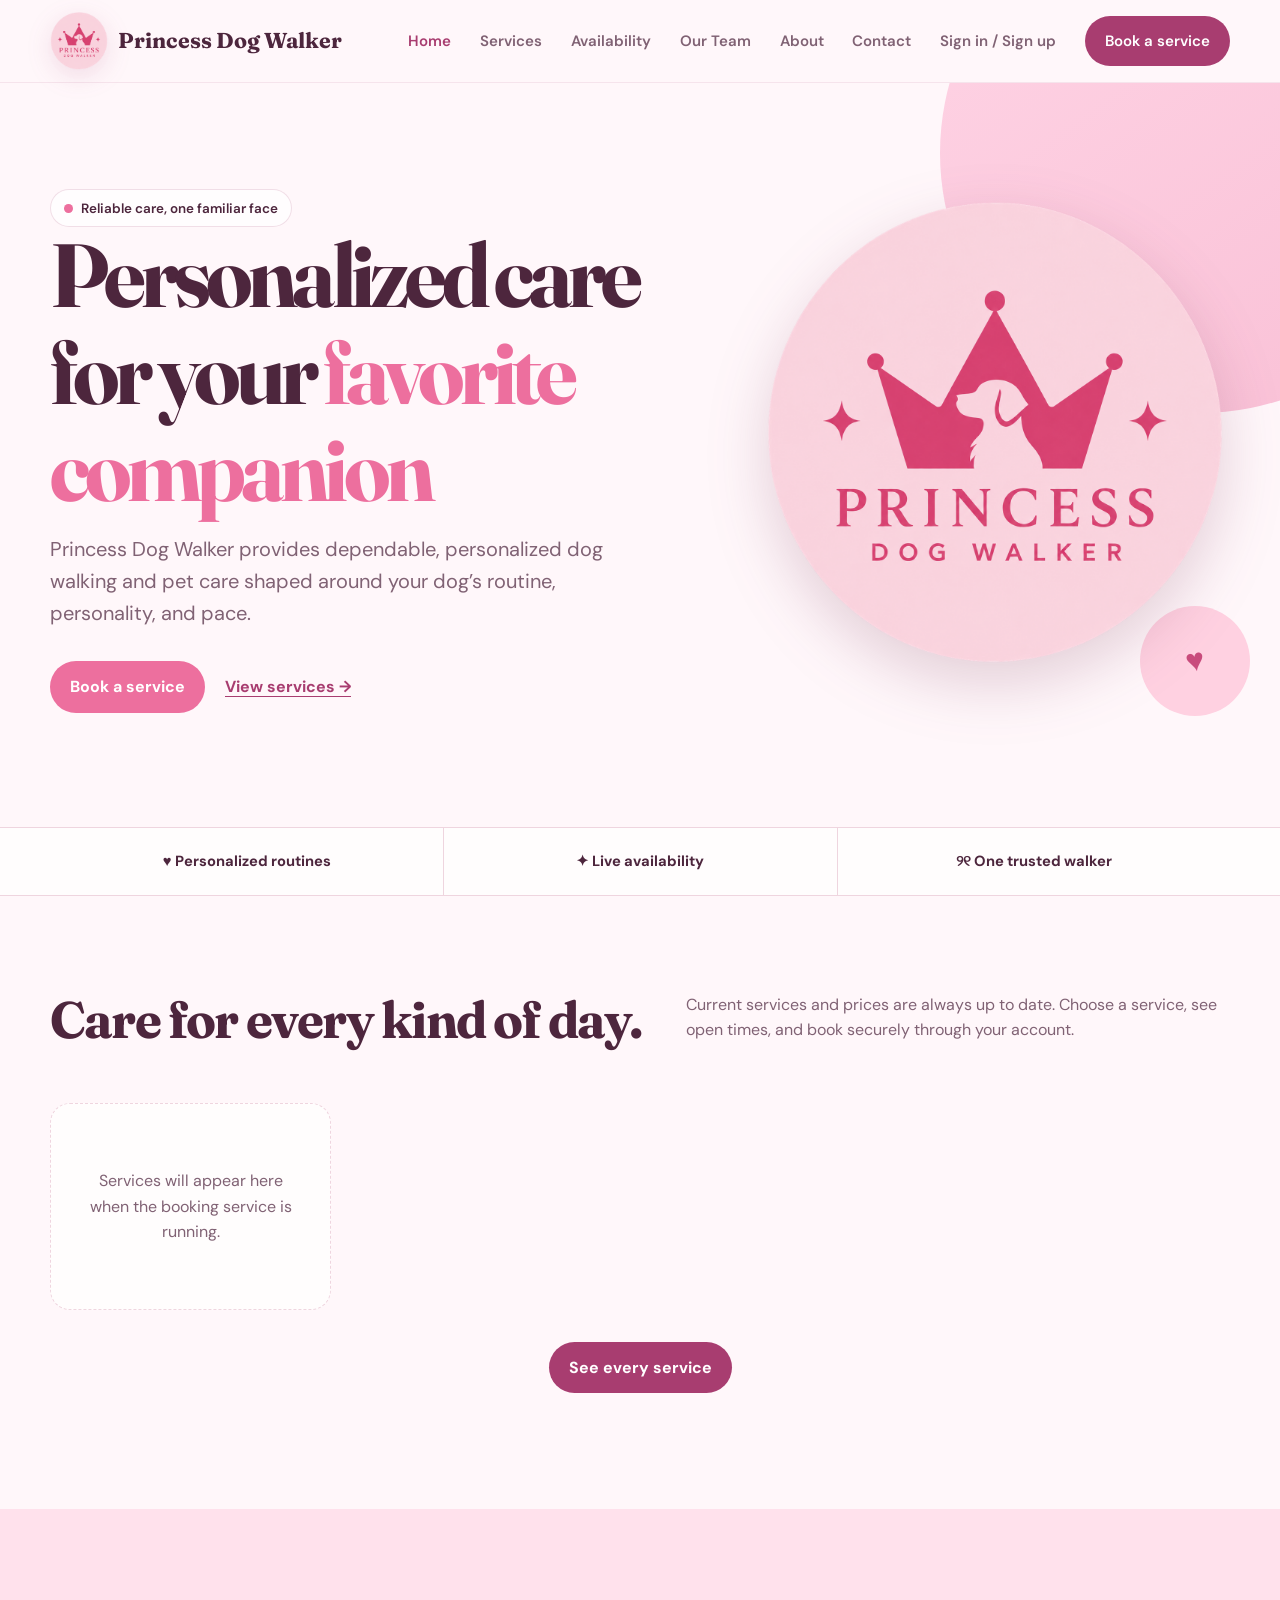
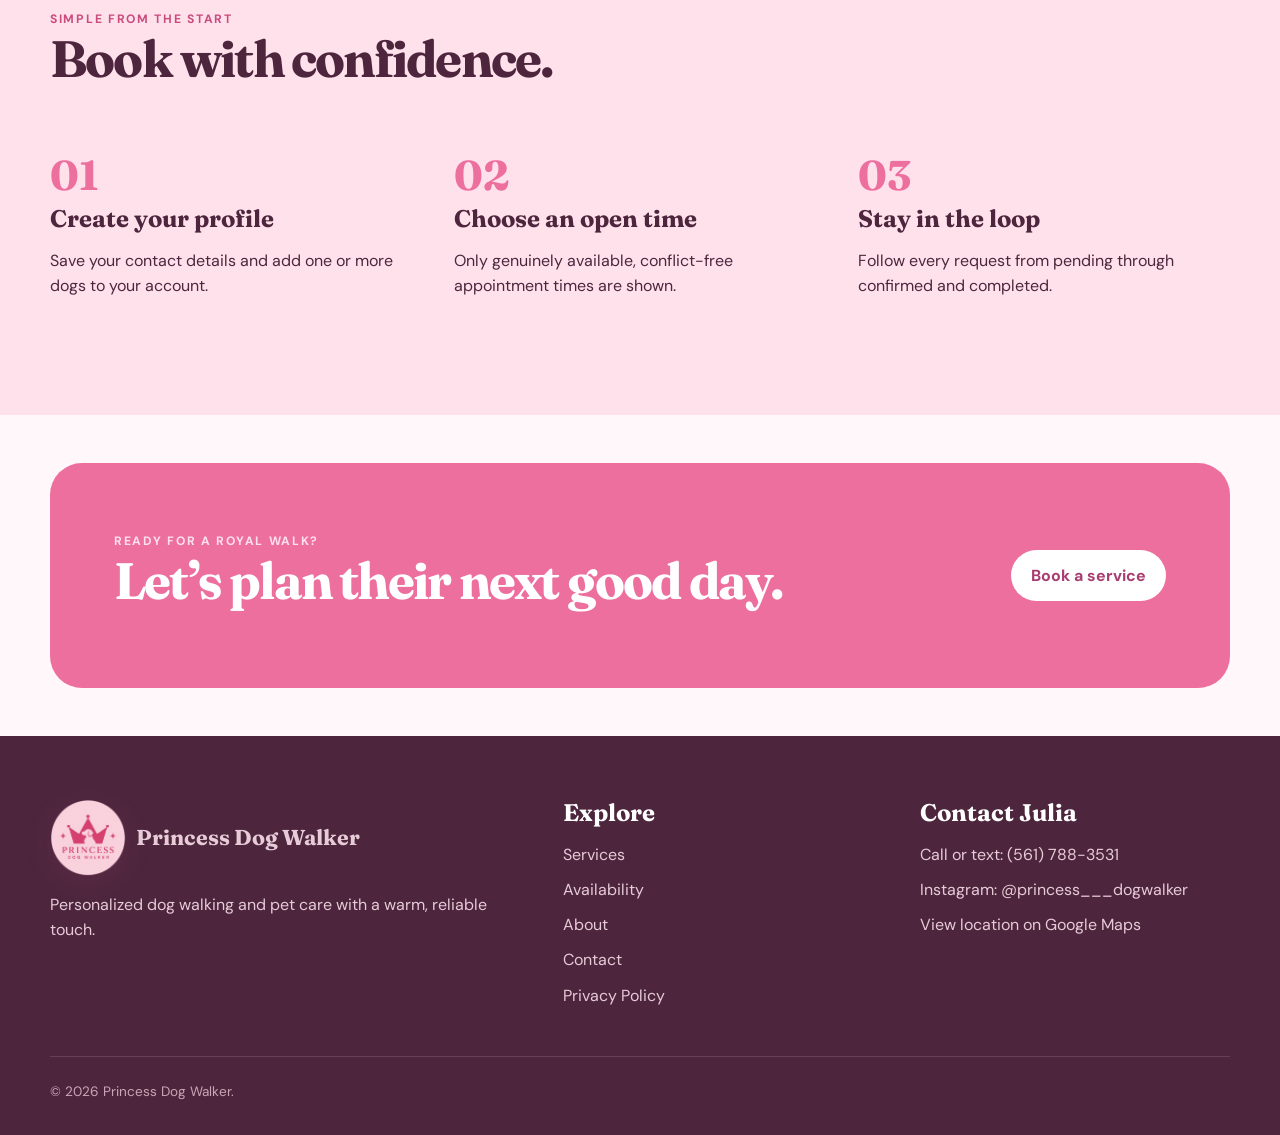
==== frontend/index.html @ d7ca94e0 "Temporarily remove public gallery" ====
<!doctype html><html lang="en"><head>
  <meta charset="utf-8"><meta name="viewport" content="width=device-width,initial-scale=1">
  <meta name="description" content="Reliable, personalized dog walking and pet care from Princess Dog Walker.">
  <meta property="og:title" content="Princess Dog Walker"><meta property="og:description" content="Personalized care for your favorite companion"><meta property="og:type" content="website"><meta property="og:url" content="https://princess-dog-walker.onrender.com/"><meta property="og:site_name" content="Princess Dog Walker"><meta property="og:image" content="https://princess-dog-walker.onrender.com/assets/og-home-overview-20260913.png"><meta property="og:image:width" content="1200"><meta property="og:image:height" content="630"><meta property="og:image:alt" content="Princess Dog Walker homepage overview"><meta name="twitter:card" content="summary_large_image"><meta name="twitter:title" content="Princess Dog Walker"><meta name="twitter:description" content="Personalized care for your favorite companion"><meta name="twitter:image" content="https://princess-dog-walker.onrender.com/assets/og-home-overview-20260913.png"><meta name="twitter:image:alt" content="Princess Dog Walker homepage overview">
  <title>Princess Dog Walker | Personalized dog care</title><link rel="stylesheet" href="css/styles.css?v=20260912-site-logo">
</head><body><a class="skip-link" href="#main">Skip to content</a>
  <header class="site-header"><div class="container nav"><a class="brand" href="index.html" aria-label="Princess Dog Walker home"><img class="brand-logo" src="assets/princess-dog-walker-logo-transparent.png?v=20260912-logo" alt=""><span>Princess Dog Walker</span></a><button class="nav-toggle" type="button" aria-expanded="false" aria-controls="nav-links" aria-label="Open navigation">Menu</button><nav class="nav-links" id="nav-links" aria-label="Main navigation"></nav></div></header>
  <main id="main">
    <section class="hero"><div class="container hero-grid"><div><span class="kicker">Reliable care, one familiar face</span><h1>Personalized care for your <em>favorite companion</em></h1><p class="lede">Princess Dog Walker provides dependable, personalized dog walking and pet care shaped around your dog’s routine, personality, and pace.</p><div class="hero-actions"><a class="button button-clay" href="book.html">Book a service</a><a class="text-link" href="services.html">View services →</a></div></div><div class="hero-visual"><div class="hero-photo logo-display"><img src="assets/princess-dog-walker-logo-transparent.png?v=20260912-logo" alt="Princess Dog Walker — crown and dog logo"></div><div class="sunburst"></div></div></div></section>
    <div class="trust-strip"><div class="container trust-items"><div class="trust-item">♥ Personalized routines</div><div class="trust-item">✦ Live availability</div><div class="trust-item">୨୧ One trusted walker</div></div></div>
    <section class="section"><div class="container"><div class="section-heading"><div><h2>Care for every kind of day.</h2></div><p>Current services and prices are always up to date. Choose a service, see open times, and book securely through your account.</p></div><div class="cards" id="home-services"><div class="empty-state">Loading current services…</div></div><p style="text-align:center;margin-top:2rem"><a class="button" href="services.html">See every service</a></p></div></section>
    <section class="section" style="background:var(--sage)"><div class="container"><div class="section-heading"><div><span class="eyebrow">Simple from the start</span><h2>Book with confidence.</h2></div></div><div class="steps"><div class="step"><h3>Create your profile</h3><p>Save your contact details and add one or more dogs to your account.</p></div><div class="step"><h3>Choose an open time</h3><p>Only genuinely available, conflict-free appointment times are shown.</p></div><div class="step"><h3>Stay in the loop</h3><p>Follow every request from pending through confirmed and completed.</p></div></div></div></section>
    <section class="section-sm"><div class="container cta-band"><div><span class="eyebrow" style="color:#ffe0ed">Ready for a royal walk?</span><h2>Let’s plan their next good day.</h2></div><a class="button button-light" href="book.html">Book a service</a></div></section>
  </main>
  <footer class="site-footer"><div class="container"><div class="footer-grid"><div><a class="brand" href="index.html"><img class="brand-logo" src="assets/princess-dog-walker-logo-transparent.png" alt=""><span>Princess Dog Walker</span></a><p style="margin-top:1rem">Personalized dog walking and pet care with a warm, reliable touch.</p></div><div><h3>Explore</h3><div class="footer-links"><a href="services.html">Services</a><a href="availability.html">Availability</a><a href="about.html">About</a><a href="contact.html">Contact</a><a href="privacy.html">Privacy Policy</a></div></div><div><h3>Contact Julia</h3><div class="footer-links"><a href="tel:+15617883531">Call or text: (561) 788-3531</a><a href="https://www.instagram.com/princess___dogwalker/" target="_blank" rel="noopener noreferrer">Instagram: @princess___dogwalker</a><a href="https://www.google.com/maps/place/Amalta+Broken+Sound/@26.3949125,-80.1102296,17z/data=!4m6!3m5!1s0x88d91f53d5713b63:0xcc171409b7767fd7!8m2!3d26.3949125!4d-80.1102296!16s%2Fg%2F11tp2r755y" target="_blank" rel="noopener noreferrer">View location on Google Maps</a></div></div></div><div class="footer-bottom">© <span data-year></span> Princess Dog Walker.</div></div></footer>
  <script src="js/api.js"></script><script src="js/main.js?v=20260921-no-gallery"></script><script src="js/home.js"></script>
</body></html>
---- frontend/css/styles.css ----
@import url('https://fonts.googleapis.com/css2?family=DM+Sans:wght@400;500;600;700&family=Fraunces:opsz,wght@9..144,600;9..144,700&display=swap');

:root {
  --ink: #4d263d;
  --muted: #806274;
  --cream: #fff7fa;
  --paper: #fffdfd;
  --sage: #ffe1ec;
  --forest: #a83d70;
  --forest-dark: #812951;
  --clay: #ed6f9e;
  --clay-dark: #c94c7d;
  --gold: #f3b8cf;
  --line: #efd5df;
  --white: #fff;
  --shadow: 0 18px 50px rgba(115, 45, 79, .14);
  --radius: 24px;
  --max: 1180px;
}

* { box-sizing: border-box; }
html { scroll-behavior: smooth; }
body {
  margin: 0;
  color: var(--ink);
  background: var(--cream);
  font-family: 'DM Sans', sans-serif;
  line-height: 1.6;
}
img { max-width: 100%; display: block; }
a { color: inherit; }
button, input, select, textarea { font: inherit; }
button, a { -webkit-tap-highlight-color: transparent; }
:focus-visible { outline: 3px solid #e2558b; outline-offset: 3px; }

.skip-link { position: absolute; left: -9999px; top: 1rem; z-index: 100; }
.skip-link:focus { left: 1rem; background: white; padding: .75rem 1rem; border-radius: 8px; }
.container { width: min(calc(100% - 2.5rem), var(--max)); margin-inline: auto; }
.section { padding: 6rem 0; }
.section-sm { padding: 3rem 0; }
.eyebrow { color: var(--clay-dark); font-size: .76rem; font-weight: 700; letter-spacing: .14em; text-transform: uppercase; }
h1, h2, h3 { font-family: 'Fraunces', serif; line-height: 1.08; margin: 0 0 1rem; }
h1 { font-size: clamp(3.25rem, 7vw, 6.8rem); letter-spacing: -.055em; }
h2 { font-size: clamp(2.2rem, 4vw, 4rem); letter-spacing: -.035em; }
h3 { font-size: 1.5rem; }
p { margin: 0 0 1.25rem; }
.lede { color: var(--muted); font-size: clamp(1.05rem, 2vw, 1.25rem); max-width: 44rem; }
.kicker { display: inline-flex; align-items: center; gap: .55rem; padding: .45rem .8rem; background: rgba(255,255,255,.72); border: 1px solid rgba(168,61,112,.16); border-radius: 99px; font-weight: 600; font-size: .84rem; }
.kicker::before { content: ''; width: .55rem; height: .55rem; background: var(--clay); border-radius: 50%; }

.site-header { position: sticky; top: 0; z-index: 50; background: rgba(255,247,250,.92); border-bottom: 1px solid rgba(168,61,112,.1); backdrop-filter: blur(14px); }
.nav { height: 82px; display: flex; align-items: center; justify-content: space-between; }
.brand { display: flex; align-items: center; gap: .65rem; text-decoration: none; font-family: 'Fraunces', serif; font-size: 1.35rem; font-weight: 700; }
.brand-logo { width: 58px; height: 58px; flex: 0 0 auto; object-fit: contain; filter: drop-shadow(0 7px 12px rgba(168,61,112,.15)); }
.nav-links { display: flex; align-items: center; gap: 1.8rem; }
.nav-links a { color: var(--muted); text-decoration: none; font-size: .94rem; font-weight: 600; }
.nav-links a:hover, .nav-links a[aria-current='page'] { color: var(--forest); }
.nav-toggle { display: none; border: 0; background: none; padding: .5rem; color: var(--ink); }
.nav-signout { border: 0; padding: 0; color: var(--muted); background: none; font-size: .94rem; font-weight: 600; cursor: pointer; }
.nav-signout:hover { color: var(--forest); }

.button { display: inline-flex; align-items: center; justify-content: center; min-height: 50px; padding: .8rem 1.25rem; border: 0; border-radius: 99px; background: var(--forest); color: white !important; text-decoration: none; font-weight: 700; cursor: pointer; transition: transform .2s, background .2s; }
.button:hover { transform: translateY(-2px); background: var(--forest-dark); }
.button-clay { background: var(--clay); }
.button-clay:hover { background: var(--clay-dark); }
.button-light { background: white; color: var(--forest) !important; }
.text-link { color: var(--forest); font-weight: 700; text-underline-offset: 4px; }

.hero { position: relative; overflow: hidden; padding: 5.5rem 0 6rem; }
.hero::before { content: ''; position: absolute; width: 520px; height: 520px; border-radius: 50%; background: linear-gradient(145deg, #ffd5e6, #f9bfd5); right: -180px; top: -190px; z-index: -1; }
.hero-grid { display: grid; grid-template-columns: 1.1fr .9fr; align-items: center; gap: 5rem; }
.hero h1 em { color: var(--clay); font-style: normal; }
.hero-actions { display: flex; align-items: center; gap: 1.25rem; margin-top: 2rem; flex-wrap: wrap; }
.hero-visual { position: relative; min-height: 560px; }
.hero-photo { position: absolute; inset: 0 0 35px 25px; display: grid; place-items: center; }
.hero-photo img { width: 100%; height: 100%; object-fit: contain; filter: drop-shadow(0 22px 30px rgba(115,45,79,.2)); }
.sunburst { position: absolute; right: -20px; bottom: 15px; width: 110px; height: 110px; border-radius: 50%; background: #ffd1e1; z-index: -1; }
.sunburst::before { content: '♥'; position: absolute; inset: 0; display: grid; place-items: center; color: var(--clay-dark); font-size: 2rem; transform: rotate(-10deg); }

.trust-strip { border-block: 1px solid var(--line); background: var(--paper); }
.trust-items { display: grid; grid-template-columns: repeat(3, 1fr); text-align: center; }
.trust-item { padding: 1.35rem; font-size: .92rem; font-weight: 700; }
.trust-item + .trust-item { border-left: 1px solid var(--line); }
.section-heading { display: flex; justify-content: space-between; align-items: end; gap: 2rem; margin-bottom: 2.5rem; }
.section-heading p { max-width: 34rem; color: var(--muted); }
.cards { display: grid; grid-template-columns: repeat(4, 1fr); gap: 1.15rem; }
.card { position: relative; background: var(--paper); padding: 1.7rem; border: 1px solid var(--line); border-radius: var(--radius); box-shadow: 0 10px 30px rgba(168,61,112,.06); }
.card::after { content: '✦'; position: absolute; top: 1rem; right: 1.15rem; color: #ef9cbb; font-size: .9rem; }
.card-icon { width: 44px; height: 44px; display: grid; place-items: center; margin-bottom: 2.5rem; border-radius: 14px; color: var(--forest); background: var(--sage); font-weight: 800; }
.card p { color: var(--muted); font-size: .94rem; }
.price { color: var(--clay-dark); font-weight: 700; }
.steps { display: grid; grid-template-columns: repeat(3, 1fr); gap: 2rem; counter-reset: step; }
.step { position: relative; padding-top: 4rem; counter-increment: step; }
.step::before { content: '0' counter(step); position: absolute; top: 0; left: 0; color: var(--clay); font-family: 'Fraunces', serif; font-size: 2.6rem; font-weight: 700; }
.testimonial { display: grid; grid-template-columns: .7fr 1.3fr; align-items: center; gap: 4rem; padding: 4rem; background: var(--forest); color: white; border-radius: 32px; }
.testimonial-art { aspect-ratio: 1; border-radius: 50% 50% 42% 58%; background: linear-gradient(145deg, #ffd3e3, var(--clay)); position: relative; }
.testimonial-art::after { content: 'WOOF'; position: absolute; inset: 0; display: grid; place-items: center; font-family: 'Fraunces', serif; font-size: clamp(2rem,5vw,4rem); transform: rotate(-8deg); }
.quote { font-family: 'Fraunces', serif; font-size: clamp(1.6rem, 3vw, 2.7rem); line-height: 1.25; }
.cta-band { padding: 4rem; background: var(--clay); color: white; border-radius: 32px; display: flex; justify-content: space-between; align-items: center; gap: 2rem; }

.page-hero { padding: 5rem 0 4rem; text-align: center; }
.page-hero h1 { font-size: clamp(3.2rem, 7vw, 6rem); max-width: 900px; margin-inline: auto; }
.page-hero .lede { margin-inline: auto; }
.about-grid { display: grid; grid-template-columns: .9fr 1.1fr; gap: 5rem; align-items: center; }
.portrait-placeholder { min-height: 610px; position: relative; border-radius: 180px 180px 28px 28px; background: linear-gradient(155deg, #ffdce9, #e784aa); overflow: hidden; }
.portrait-placeholder::after { content: '♥  ✦'; position: absolute; top: 12%; right: 10%; color: white; font-size: 2rem; letter-spacing: .35rem; transform: rotate(10deg); }
.portrait-placeholder::before { content: 'JR'; position: absolute; inset: 0; display: grid; place-items: center; color: rgba(255,255,255,.68); font-family: 'Fraunces', serif; font-size: 9rem; }
.portrait-label { position: absolute; inset: auto 1rem 1rem; background: rgba(255,255,255,.9); padding: 1rem; border-radius: 16px; text-align: center; font-weight: 700; }
.portrait-placeholder.has-photo::before { display: none; }
.about-owner-photo { width: 100%; height: 100%; min-height: 610px; object-fit: cover; }
.about-photo-editor { display: grid; grid-template-columns: minmax(220px,.7fr) minmax(280px,1.3fr); gap: 2rem; align-items: start; }
.owner-photo-preview { min-height: 320px; display: grid; place-items: center; overflow: hidden; border-radius: 24px; background: #fff0f6; color: var(--muted); text-align: center; }
.owner-photo-preview img { width: 100%; height: 320px; object-fit: cover; }
.service-list { display: grid; gap: 1rem; }
.service-row { display: grid; grid-template-columns: 64px 1fr auto; gap: 1.5rem; align-items: center; padding: 1.5rem; border-radius: 20px; background: var(--paper); border: 1px solid var(--line); }
.service-number { font-family: 'Fraunces', serif; color: var(--clay); font-size: 1.65rem; }
.service-row h3, .service-row p { margin: 0; }
.service-row p { color: var(--muted); }
.service-price { font-family: 'Fraunces', serif; font-size: 1.35rem; white-space: nowrap; }
.fine-print { color: var(--muted); font-size: .9rem; text-align: center; margin-top: 1.5rem; }

.form-shell { display: grid; grid-template-columns: 1fr 2fr; gap: 3rem; align-items: start; }
.form-aside { position: sticky; top: 110px; }
.form-aside .mini-list { list-style: none; padding: 0; }
.form-aside li { padding: .8rem 0; border-bottom: 1px solid var(--line); }
.booking-form { background: var(--paper); padding: clamp(1.4rem, 4vw, 3rem); border: 1px solid var(--line); border-radius: 28px; box-shadow: var(--shadow); }
.form-section { border: 0; padding: 0; margin: 0 0 2.5rem; }
.form-section legend { width: 100%; margin-bottom: 1.25rem; padding-bottom: .75rem; border-bottom: 1px solid var(--line); font-family: 'Fraunces', serif; font-size: 1.55rem; font-weight: 700; }
.form-grid { display: grid; grid-template-columns: repeat(2, 1fr); gap: 1.15rem; }
.field { display: flex; flex-direction: column; gap: .42rem; }
.field-full { grid-column: 1 / -1; }
label { font-size: .87rem; font-weight: 700; }
input, select, textarea { width: 100%; padding: .85rem 1rem; color: var(--ink); background: white; border: 1px solid #e5c8d4; border-radius: 11px; }
input:focus, select:focus, textarea:focus { border-color: var(--forest); outline: 2px solid rgba(168,61,112,.15); }
textarea { min-height: 105px; resize: vertical; }
.hint { color: var(--muted); font-size: .78rem; }
.form-status { display: none; margin-top: 1rem; padding: 1rem; border-radius: 12px; }
.form-status.success { display: block; color: #174632; background: #dcf1e6; }
.form-status.error { display: block; color: #7a2e24; background: #f8dfd8; }
.button[disabled] { opacity: .65; cursor: wait; transform: none; }

.admin-login { max-width: 520px; margin: 3rem auto; padding: 2rem; background: var(--paper); border: 1px solid var(--line); border-radius: 22px; box-shadow: var(--shadow); }
.admin-toolbar { display: flex; justify-content: space-between; gap: 1rem; align-items: center; margin-bottom: 1.5rem; }
.admin-panel[hidden], .admin-login[hidden] { display: none; }
.appointments { display: grid; gap: 1rem; }
.appointment-card { padding: 1.5rem; background: var(--paper); border: 1px solid var(--line); border-left: 5px solid var(--gold); border-radius: 18px; }
.appointment-card[data-status='Confirmed'] { border-left-color: var(--forest); }
.appointment-card[data-status='Completed'] { border-left-color: #85908a; }
.appointment-card[data-status='Cancelled'] { border-left-color: var(--clay); opacity: .75; }
.appointment-head { display: flex; align-items: start; justify-content: space-between; gap: 1rem; margin-bottom: 1rem; }
.appointment-date { font-family: 'Fraunces', serif; font-size: 1.35rem; }
.appointment-meta { color: var(--muted); }
.appointment-grid { display: grid; grid-template-columns: repeat(3, 1fr); gap: 1rem; }
.owner-booking-tools { display: grid; grid-template-columns: minmax(280px,.75fr) minmax(0,1.6fr); gap: 1.5rem; align-items: start; margin-bottom: 2.25rem; }
.owner-calendar-panel { min-width: 0; padding: 1.4rem; background: var(--paper); border: 1px solid var(--line); border-radius: 22px; box-shadow: var(--shadow); }
.owner-calendar-toolbar { display: flex; align-items: center; justify-content: space-between; gap: 1rem; margin-bottom: 1rem; }
.owner-calendar-toolbar h3 { margin: 0; text-align: center; }
.calendar-nav-button { width: 42px; height: 42px; border: 1px solid var(--line); border-radius: 50%; color: var(--forest); background: white; font-size: 1.15rem; cursor: pointer; }
.booking-legend { display: flex; flex-wrap: wrap; gap: .5rem 1rem; margin-bottom: 1rem; }
.legend-item { display: inline-flex; align-items: center; gap: .4rem; color: var(--muted); font-size: .75rem; font-weight: 700; }
.legend-dot { width: 10px; height: 10px; border-radius: 50%; background: var(--booking-color); }
.owner-month-calendar { display: grid; grid-template-columns: repeat(7, minmax(0,1fr)); border: 1px solid var(--line); border-radius: 14px; overflow: hidden; }
.calendar-weekday { padding: .55rem .25rem; text-align: center; color: var(--muted); background: #fff0f6; font-size: .68rem; font-weight: 800; text-transform: uppercase; }
.owner-calendar-day { min-width: 0; min-height: 105px; padding: .45rem; background: white; border-top: 1px solid var(--line); border-right: 1px solid var(--line); }
.owner-calendar-day:nth-child(7n) { border-right: 0; }
.owner-calendar-day.is-empty { background: #fffafd; }
.calendar-day-number { display: block; margin-bottom: .35rem; color: var(--muted); font-size: .72rem; font-weight: 800; }
.owner-calendar-event { display: block; width: 100%; margin-bottom: .3rem; padding: .35rem .4rem; overflow: hidden; color: #472238; background: color-mix(in srgb, var(--booking-color) 24%, white); border-left: 4px solid var(--booking-color); border-radius: 6px; font-size: .66rem; font-weight: 700; line-height: 1.25; text-overflow: ellipsis; }
.owner-list-heading { margin: 0 0 1rem; }
.booking-color-0 { --booking-color: #e75480; }
.booking-color-1 { --booking-color: #8b5cf6; }
.booking-color-2 { --booking-color: #2aa198; }
.booking-color-3 { --booking-color: #f59e0b; }
.booking-color-4 { --booking-color: #3b82f6; }
.booking-color-5 { --booking-color: #d946ef; }
.detail-block { padding: 1rem; background: var(--cream); border-radius: 12px; }
.detail-block strong { display: block; margin-bottom: .3rem; font-size: .78rem; text-transform: uppercase; letter-spacing: .06em; }
.care-alert { grid-column: 1 / -1; background: #fff0f6; }
.status-control { display: flex; align-items: center; gap: .6rem; }
.status-control select { min-width: 130px; padding: .55rem .75rem; }
.empty-state { padding: 4rem 2rem; text-align: center; background: var(--paper); border: 1px dashed var(--line); border-radius: 20px; color: var(--muted); }

.schedule-shell, .contact-grid, .profile-grid { display: grid; grid-template-columns: .8fr 1.2fr; gap: 2rem; align-items: start; }
.filter-card, .contact-card, .panel-form, .review-card, .auth-card { padding: 2rem; background: var(--paper); border: 1px solid var(--line); border-radius: 22px; box-shadow: var(--shadow); }
.filter-card { display: grid; gap: 1rem; position: sticky; top: 110px; }
.slot-grid { display: grid; grid-template-columns: repeat(3, 1fr); gap: .8rem; }
.slot { padding: 1rem; text-align: center; color: var(--forest); background: var(--paper); border: 1px solid var(--line); border-radius: 12px; text-decoration: none; font-weight: 700; }
.slot:hover { color: white; background: var(--forest); }
.calendar-heading { margin-bottom: 1.25rem; }
.calendar-heading h2 { margin-top: .25rem; }
.calendar-day { margin-bottom: 1.75rem; padding: 1.4rem; background: rgba(255,255,255,.62); border: 1px solid var(--line); border-radius: 20px; }
.calendar-day h3 { margin-bottom: 1rem; }
.year-grid { display: grid; grid-template-columns: repeat(3, 1fr); gap: 1rem; }
.calendar-month { display: grid; gap: .35rem; min-height: 115px; padding: 1.2rem; text-align: left; color: var(--forest); background: var(--paper); border: 1px solid var(--line); border-radius: 18px; cursor: pointer; }
.calendar-month strong { font-family: 'Fraunces', serif; font-size: 1.25rem; }
.calendar-month span { color: var(--muted); font-size: .8rem; }
.calendar-month:hover { color: white; background: var(--forest); }
.calendar-month:hover span { color: white; }
.calendar-month:disabled { opacity: .45; cursor: not-allowed; }
.booking-help { margin-top: 1.25rem; padding: 1.2rem 1.35rem; color: var(--muted); background: #fff0f6; border-radius: 16px; }
.booking-help a { color: var(--forest); font-weight: 700; }
.availability-page { display: grid; gap: 1.25rem; }
.availability-controls { display: flex; align-items: flex-end; justify-content: space-between; gap: 1.25rem; padding: 1.35rem 1.5rem; background: var(--paper); border: 1px solid var(--line); border-radius: 20px; box-shadow: var(--shadow); }
.availability-service-field { width: min(100%, 620px); }
.control-label { color: var(--ink); font-size: .82rem; font-weight: 700; }
.calendar-view-switch { display: flex; gap: .3rem; padding: .3rem; background: #fff0f6; border: 1px solid var(--line); border-radius: 999px; }
.calendar-view-button { min-width: 82px; padding: .55rem .9rem; color: var(--muted); background: transparent; border: 0; border-radius: 999px; font-weight: 700; cursor: pointer; }
.calendar-view-button:hover, .calendar-view-button:focus-visible { color: var(--forest); }
.calendar-view-button.active { color: white; background: var(--forest); }
.public-calendar-panel { min-width: 0; padding: clamp(1rem,3vw,1.5rem); background: var(--paper); border: 1px solid var(--line); border-radius: 22px; box-shadow: var(--shadow); }
.public-calendar-panel[hidden] { display: none !important; }
.public-calendar-toolbar { display: grid; grid-template-columns: 44px 1fr 44px; align-items: center; gap: 1rem; margin-bottom: 1rem; }
.public-calendar-toolbar .calendar-heading { margin: 0; text-align: center; }
.public-calendar-toolbar .calendar-heading h2 { margin-bottom: 0; }
.public-month-calendar { display: grid; grid-template-columns: repeat(7,minmax(0,1fr)); border: 1px solid var(--line); border-radius: 15px; overflow: hidden; }
.public-calendar-day { display: flex; min-width: 0; min-height: 102px; padding: .65rem; flex-direction: column; align-items: flex-start; gap: .4rem; color: var(--ink); background: white; border: 0; border-top: 1px solid var(--line); border-right: 1px solid var(--line); cursor: pointer; }
.public-calendar-day:nth-child(7n) { border-right: 0; }
.public-calendar-day strong { display: grid; width: 30px; height: 30px; place-items: center; border-radius: 50%; font-size: .86rem; }
.public-calendar-day span { color: var(--muted); font-size: .68rem; font-weight: 700; }
.public-calendar-day:hover:not(:disabled), .public-calendar-day:focus-visible { background: #fff0f6; outline: 2px solid var(--forest); outline-offset: -2px; }
.public-calendar-day.is-today strong { color: white; background: var(--forest); }
.public-calendar-day.is-selected { background: #fbe2ee; box-shadow: inset 0 0 0 2px var(--forest); }
.public-calendar-day.has-openings span { color: #24704f; }
.public-calendar-day.has-openings span::before { content: ''; display: inline-block; width: 7px; height: 7px; margin-right: .3rem; background: #4aa977; border-radius: 50%; }
.public-calendar-day:disabled { color: #a99ba3; background: #faf6f8; cursor: not-allowed; }
.public-calendar-day.is-empty { background: #fffafd; cursor: default; }
.public-week-scroll { overflow-x: auto; padding: .15rem 0 .55rem; scrollbar-color: var(--gold) transparent; }
.public-week-schedule { display: grid; grid-template-columns: repeat(7,minmax(145px,1fr)); min-width: 1015px; gap: .65rem; }
.week-day-column { display: flex; min-height: 270px; padding: .75rem; flex-direction: column; background: #fffafd; border: 1px solid var(--line); border-radius: 15px; }
.week-day-column.is-today { border-color: var(--forest); box-shadow: inset 0 0 0 1px var(--forest); }
.week-day-column.is-past { opacity: .58; }
.week-day-heading { display: flex; padding: .35rem; flex-direction: column; align-items: center; color: var(--ink); background: transparent; border: 0; border-radius: 10px; cursor: pointer; }
.week-day-heading span { color: var(--muted); font-size: .68rem; font-weight: 800; text-transform: uppercase; }
.week-day-heading strong { font-family: 'Fraunces', serif; font-size: 1.05rem; }
.week-day-heading:hover:not(:disabled), .week-day-heading:focus-visible { color: var(--forest); background: #fff0f6; }
.week-taken-label { margin: .75rem 0 .4rem; color: var(--muted); font-size: .68rem; font-weight: 800; text-transform: uppercase; }
.week-taken-list { display: grid; gap: .4rem; margin-bottom: .75rem; }
.week-all-open { padding: .55rem; color: #24704f; background: #edf8f2; border-radius: 9px; font-size: .7rem; font-weight: 700; text-align: center; }
.week-taken-time { display: grid; gap: .05rem; padding: .45rem .5rem; color: var(--muted); background: #f1edef; border-radius: 9px; font-size: .62rem; }
.week-taken-time.booked { color: #8a315c; background: #fbe2ee; }
.week-taken-time span { font-weight: 800; text-transform: uppercase; }
.week-taken-time strong { color: inherit; font-size: .7rem; }
.week-day-action { width: 100%; margin-top: auto; padding: .6rem .45rem; color: var(--forest); background: white; border: 1px solid var(--line); border-radius: 10px; font-size: .68rem; font-weight: 800; cursor: pointer; }
.week-day-action:hover:not(:disabled), .week-day-action:focus-visible { color: white; background: var(--forest); }
.week-day-action:disabled, .week-day-heading:disabled { cursor: not-allowed; }
.day-schedule { margin-top: 1.75rem; padding-top: 1.75rem; border-top: 1px solid var(--line); scroll-margin-top: 95px; }
.day-schedule-heading { display: flex; align-items: flex-end; justify-content: space-between; gap: 1rem; margin-bottom: 1.5rem; }
.day-schedule-heading h2 { margin: .25rem 0; }
.schedule-legend { display: flex; flex-wrap: wrap; justify-content: flex-end; gap: .65rem; color: var(--muted); font-size: .72rem; font-weight: 700; }
.schedule-legend span { display: inline-flex; align-items: center; gap: .3rem; }
.schedule-legend i { width: 10px; height: 10px; border-radius: 50%; }
.schedule-legend .available { background: #4aa977; }
.schedule-legend .booked { background: var(--forest); }
.schedule-legend .unavailable { background: #a99ba3; }
.schedule-period { margin-bottom: 1.5rem; }
.schedule-period h3 { margin-bottom: .75rem; font-size: 1.05rem; }
.timeline-grid { display: grid; grid-template-columns: repeat(4,minmax(0,1fr)); gap: .55rem; }
.timeline-slot { display: flex; min-width: 0; padding: .7rem .55rem; flex-direction: column; gap: .15rem; color: var(--muted); background: #faf6f8; border: 1px solid var(--line); border-radius: 10px; font-size: .7rem; text-decoration: none; }
.timeline-slot strong { color: var(--ink); font-size: .8rem; }
.timeline-slot.booked { color: #8a315c; background: #fbe2ee; border-color: #edbfd3; }
.timeline-slot.unavailable { background: #f1edef; opacity: .78; }
.timeline-slot.is-bookable { color: #24704f; background: #edf8f2; border-color: #b8dec9; }
.timeline-slot.is-bookable:hover, .timeline-slot.is-bookable:focus-visible { color: white; background: var(--forest); outline: 2px solid var(--forest); }
.timeline-slot.is-bookable:hover strong, .timeline-slot.is-bookable:focus-visible strong { color: white; }
.overnight-date-choice { display: flex; align-items: center; justify-content: space-between; gap: 1rem; padding: 1.25rem; background: #fff0f6; border-radius: 15px; }
.overnight-date-choice p { margin: 0; }
.overnight-range-form { display: grid; gap: 1.25rem; padding: 1.5rem; background: var(--paper); border: 1px solid var(--line); border-radius: 20px; box-shadow: var(--shadow); }
.overnight-range-form h2 { margin: .25rem 0 .5rem; }
.overnight-range-form p { margin: 0; color: var(--muted); }
.overnight-range-fields { display: grid; grid-template-columns: repeat(2,minmax(170px,1fr)) auto; gap: 1rem; align-items: end; }
.overnight-range-result { padding: 1.15rem; background: #fff0f6; border-radius: 14px; }
.overnight-range-result h3 { margin-bottom: .35rem; }
.overnight-range-result p { margin-bottom: 1rem; }
.overnight-range-result.is-available { background: #edf8f2; border: 1px solid #b8dec9; }
.overnight-range-result.has-conflict { background: #fff3e6; border: 1px solid #efc995; }
.overnight-range-form[hidden], .overnight-range-result[hidden] { display: none !important; }
.public-calendar-day.is-overnight-range { background: #edf8f2; }
.public-calendar-day.has-conflict { background: #fff3e6; box-shadow: inset 0 0 0 2px #c27623; }
.public-calendar-day.has-conflict span { color: #8b4d12; }
.owner-customer-tools { align-items: start; }
.owner-customer-card { padding: 1.2rem; background: var(--paper); border: 1px solid var(--line); border-radius: 16px; }
.owner-customer-card h3 { margin-bottom: .25rem; }
.owner-customer-contact { margin: 0 0 .85rem; color: var(--muted); font-size: .82rem; overflow-wrap: anywhere; }
.registered-dog-list { display: grid; gap: .5rem; }
.registered-dog { display: flex; align-items: center; justify-content: space-between; gap: .75rem; padding: .65rem .75rem; background: #fff0f6; border-radius: 10px; }
.registered-dog strong { font-size: .88rem; }
.registered-dog span { color: var(--muted); font-size: .75rem; text-align: right; }
.overnight-default-note, .overnight-schedule-fields { padding: 1rem; background: #fff0f6; border-radius: 14px; }
.overnight-default-note span { color: var(--muted); font-size: .84rem; }
.field[hidden], .overnight-default-note[hidden], .overnight-schedule-fields[hidden], .panel-form[hidden] { display: none !important; }
.contact-card .footer-links { gap: 1.25rem; }
.contact-card a { color: var(--forest); }
.contact-grid { align-items: stretch; }
.contact-intro { color: var(--ink); font-size: clamp(1.65rem, 2.4vw, 2.25rem); line-height: 1.2; letter-spacing: -.025em; }
.contact-map-card { position: relative; height: 100%; min-height: 430px; overflow: hidden; background: var(--paper); border: 1px solid var(--line); border-radius: 22px; box-shadow: var(--shadow); }
.contact-map-card iframe { position: absolute; inset: 0; display: block; width: 100%; height: 100%; border: 0; pointer-events: none; }
.contact-map-link { position: absolute; inset: 0; display: flex; align-items: flex-end; justify-content: center; padding: 1.25rem; color: var(--forest); text-decoration: none; }
.contact-map-link > span { padding: .8rem 1.1rem; background: rgba(255,255,255,.94); border: 1px solid var(--line); border-radius: 999px; box-shadow: var(--shadow); font-weight: 800; }
.contact-map-link:hover > span, .contact-map-link:focus-visible > span { color: white; background: var(--forest); }
.link-button { border: 0; padding: .5rem .2rem; color: var(--forest); background: transparent; font-weight: 700; text-decoration: underline; text-underline-offset: 3px; cursor: pointer; }
.link-button.danger { color: #a8325d; margin-left: .65rem; }
.check-field { display: flex; align-items: center; gap: .6rem; margin: 1rem 0; }
.check-field input { width: auto; }
.review-card { margin-top: 1.5rem; }
.review-card dl { display: grid; grid-template-columns: repeat(2, 1fr); gap: 1rem; }
.review-card dl div { padding: 1rem; background: var(--cream); border-radius: 12px; }
.review-card dt { color: var(--muted); font-size: .78rem; font-weight: 700; text-transform: uppercase; letter-spacing: .08em; }
.review-card dd { margin: .25rem 0 0; font-weight: 600; }

.auth-shell { display: grid; grid-template-columns: 1fr .8fr; gap: 5rem; align-items: center; }
.auth-copy h1 { font-size: clamp(3rem, 6vw, 5.6rem); }
.auth-card { max-width: 560px; width: 100%; }
.tabs { display: flex; gap: .5rem; margin-bottom: 2rem; padding: .35rem; background: var(--cream); border-radius: 99px; }
.tab { flex: 1; border: 0; padding: .75rem; color: var(--muted); background: transparent; border-radius: 99px; font-weight: 700; cursor: pointer; }
.tab.active { color: white; background: var(--forest); }
.auth-panel { display: grid; gap: 1rem; }
.auth-panel[hidden] { display: none; }
.password-input { position: relative; }
.password-input input { padding-right: 4.5rem; }
.password-toggle { position: absolute; top: 50%; right: .7rem; transform: translateY(-50%); border: 0; padding: .35rem .5rem; color: var(--forest); background: transparent; font-size: .78rem; font-weight: 800; cursor: pointer; }
.password-toggle:hover, .password-toggle:focus-visible { color: #a8325d; text-decoration: underline; text-underline-offset: 3px; }
.auth-divider { display: flex; align-items: center; gap: 1rem; margin: 1.25rem 0; color: var(--muted); font-size: .78rem; text-transform: uppercase; letter-spacing: .08em; }
.auth-divider::before, .auth-divider::after { content: ''; flex: 1; height: 1px; background: var(--line); }
#google-signin { display: flex; justify-content: center; min-height: 44px; }
.google-placeholder { width: 100%; min-height: 44px; color: #5f6368; background: white; border: 1px solid #dadce0; border-radius: 4px; font-weight: 600; }
#google-signin-wrap .hint { margin: .45rem 0 0; text-align: center; }

.dashboard-hero { padding: 4rem 0; background: linear-gradient(140deg, var(--sage), #fff7fa); }
.dashboard-hero h1 { font-size: clamp(3rem, 7vw, 5.5rem); }
.owner-hero { background: linear-gradient(140deg, #f6c4d7, #fff4f8); }
.dashboard-layout { display: grid; grid-template-columns: 220px 1fr; gap: 3rem; align-items: start; }
.dashboard-nav { position: sticky; top: 110px; display: grid; padding: 1rem; background: var(--paper); border: 1px solid var(--line); border-radius: 18px; }
.dashboard-nav a { padding: .75rem; color: var(--muted); text-decoration: none; font-weight: 700; border-radius: 10px; }
.dashboard-nav a:hover { color: var(--forest); background: var(--sage); }
.dashboard-content { min-width: 0; }
.dashboard-section { padding: 2.5rem 0; border-bottom: 1px solid var(--line); scroll-margin-top: 90px; }
.dashboard-section:first-of-type { padding-top: 0; }
.mini-card-list { display: grid; gap: 1rem; }
.mini-card { padding: 1.25rem; background: var(--paper); border: 1px solid var(--line); border-radius: 16px; }
.mini-card h3 { margin-bottom: .35rem; }
.mini-card p { color: var(--muted); }
.panel-form { display: grid; gap: 1rem; }
.panel-form.narrow { max-width: 620px; }
.status-badge { display: inline-flex; padding: .3rem .7rem; border-radius: 99px; font-size: .78rem; font-weight: 800; }
.status-pending { color: #7b4a00; background: #ffe8b7; }
.status-confirmed { color: #6f1740; background: #ffd5e6; }
.status-completed { color: #315f4c; background: #d9eee5; }
.status-cancelled, .status-declined { color: #7a2530; background: #f5d9dd; }

.site-footer { padding: 4rem 0 2rem; background: #4d263d; color: white; }
.site-footer .brand-logo { width: 76px; height: 76px; }
.footer-grid { display: grid; grid-template-columns: 1.5fr 1fr 1fr; gap: 3rem; }
.footer-grid p, .footer-grid a { color: #e7cbd7; }
.footer-links { display: grid; gap: .6rem; }
.footer-links a { text-decoration: none; }
.footer-bottom { margin-top: 3rem; padding-top: 1.5rem; border-top: 1px solid rgba(255,255,255,.12); color: #caa5b5; font-size: .85rem; }

@media (max-width: 900px) {
  .hero-grid, .about-grid, .form-shell, .testimonial { grid-template-columns: 1fr; }
  .hero-visual { min-height: 470px; max-width: 540px; width: 100%; margin: auto; }
  .cards { grid-template-columns: repeat(2, 1fr); }
  .form-aside { position: static; }
  .appointment-grid { grid-template-columns: 1fr; }
  .care-alert { grid-column: auto; }
  .schedule-shell, .contact-grid, .profile-grid, .auth-shell, .about-photo-editor, .overnight-range-fields { grid-template-columns: 1fr; }
  .filter-card { position: static; }
  .dashboard-layout { grid-template-columns: 1fr; }
  .owner-booking-tools { grid-template-columns: 1fr; }
  .dashboard-nav { position: static; grid-template-columns: repeat(4, 1fr); }
}

@media (max-width: 720px) {
  .section { padding: 4rem 0; }
  .nav-toggle { display: block; }
  .site-header .brand { font-size: 1.05rem; }
  .site-header .brand-logo { width: 50px; height: 50px; }
  .nav-links { display: none; position: absolute; left: 1rem; right: 1rem; top: 74px; padding: 1.2rem; flex-direction: column; align-items: stretch; gap: .3rem; background: white; border: 1px solid var(--line); border-radius: 16px; box-shadow: var(--shadow); }
  .nav-links.open { display: flex; }
  .nav-links a { padding: .7rem; }
  .nav-links .button { margin-top: .4rem; }
  h1 { font-size: clamp(3.1rem, 16vw, 4.5rem); }
  .hero { padding-top: 3.5rem; }
  .hero-grid { gap: 2.5rem; }
  .hero-visual { min-height: 390px; }
  .hero-photo { inset-left: 0; }
  .trust-items, .steps, .footer-grid { grid-template-columns: 1fr; }
  .trust-item + .trust-item { border-left: 0; border-top: 1px solid var(--line); }
  .cards, .form-grid { grid-template-columns: 1fr; }
  .field-full { grid-column: auto; }
  .section-heading, .cta-band, .admin-toolbar, .appointment-head { align-items: flex-start; flex-direction: column; }
  .cta-band, .testimonial { padding: 2rem; }
  .service-row { grid-template-columns: 44px 1fr; }
  .service-price { grid-column: 2; }
  .portrait-placeholder { min-height: 450px; }
  .about-owner-photo { min-height: 450px; }
  .slot-grid { grid-template-columns: 1fr 1fr; }
  .year-grid { grid-template-columns: 1fr 1fr; }
  .review-card dl { grid-template-columns: 1fr; }
  .dashboard-nav { display: flex; overflow-x: auto; }
  .dashboard-nav a { white-space: nowrap; }
  .owner-calendar-panel { padding: .75rem; overflow-x: auto; }
  .owner-month-calendar { min-width: 680px; }
  .timeline-grid { grid-template-columns: repeat(3,minmax(0,1fr)); }
}

@media (max-width: 520px) {
  .service-list { width: 92%; max-width: 340px; margin-inline: auto; gap: .75rem; }
  .service-row { grid-template-columns: 36px minmax(0,1fr); gap: .75rem; padding: 1rem; border-radius: 16px; }
  .service-number { font-size: 1.35rem; }
  .service-row h3 { font-size: 1.2rem; }
  .service-row p { font-size: .82rem; line-height: 1.45; }
  .service-price { grid-column: 2; font-size: 1.15rem; }
  .availability-controls { align-items: stretch; flex-direction: column; padding: 1rem; }
  .availability-service-field { width: 100%; }
  .calendar-view-switch, .calendar-view-button { width: 100%; }
  .public-calendar-panel { padding: .8rem; }
  .public-calendar-toolbar { grid-template-columns: 38px 1fr 38px; gap: .45rem; }
  .public-calendar-day { min-height: 64px; padding: .35rem; }
  .public-calendar-day strong { width: 25px; height: 25px; font-size: .75rem; }
  .public-calendar-day span { font-size: .56rem; }
  .day-schedule-heading { align-items: flex-start; flex-direction: column; }
  .schedule-legend { justify-content: flex-start; }
  .timeline-grid { grid-template-columns: repeat(2,minmax(0,1fr)); }
  .overnight-date-choice { align-items: stretch; flex-direction: column; }
}

@media (prefers-reduced-motion: reduce) {
  html { scroll-behavior: auto; }
  *, *::before, *::after { transition-duration: .01ms !important; }
}

/* Account approval, private profiles, and team */
.dashboard-owner-intro { display:grid; grid-template-columns:minmax(0,.8fr) minmax(340px,1.2fr); gap:2rem; align-items:center; }
.dashboard-owner-card { display:grid; grid-template-columns:150px 1fr; gap:1.25rem; align-items:center; padding:1.25rem; background:rgba(255,255,255,.8); border:1px solid var(--line); border-radius:22px; box-shadow:var(--shadow); }
.dashboard-owner-card img { width:150px; height:180px; object-fit:cover; border-radius:16px; }
.dashboard-owner-card h2 { margin:.2rem 0 .5rem; }
.dashboard-owner-card p { margin:0; }
.approval-banner { margin-bottom:1.5rem; padding:1rem 1.2rem; border-radius:14px; font-weight:700; }
.approval-banner.pending { color:#7b4a00; background:#ffe8b7; }
.approval-banner.declined { color:#7a2530; background:#f5d9dd; }
.status-approved { color:#315f4c; background:#d9eee5; }
.dog-profile-card { overflow:hidden; }
.dog-profile-photo,.customer-profile-photo,.content-thumbnail { display:block; width:100%; height:180px; margin-bottom:1rem; object-fit:cover; border-radius:12px; }
.customer-profile-photo { width:72px; height:72px; float:right; margin:0 0 .6rem 1rem; border-radius:50%; }
.profile-photo-form { align-content:start; }
.profile-photo-form img { width:180px; height:180px; object-fit:cover; border-radius:50%; }
.public-content-list { grid-template-columns:repeat(3,minmax(0,1fr)); margin:2rem 0; }
.team-grid { display:grid; grid-template-columns:repeat(3,minmax(0,1fr)); gap:1.5rem; }
.team-card { padding:1.25rem; background:var(--paper); border:1px solid var(--line); border-radius:20px; box-shadow:var(--shadow); }
.team-card img,.team-photo-placeholder { width:100%; aspect-ratio:4/5; object-fit:cover; margin-bottom:1.25rem; border-radius:15px; }
.team-photo-placeholder { display:grid; place-items:center; color:white; background:var(--forest); font-family:'Fraunces',serif; font-size:5rem; }

@media (max-width:900px){.dashboard-owner-intro,.dashboard-owner-card { grid-template-columns:1fr; }.dashboard-owner-card img { width:100%; height:300px; }.public-content-list,.team-grid { grid-template-columns:repeat(2,minmax(0,1fr)); }}
@media (max-width:600px){.team-grid { grid-template-columns:1fr; }}
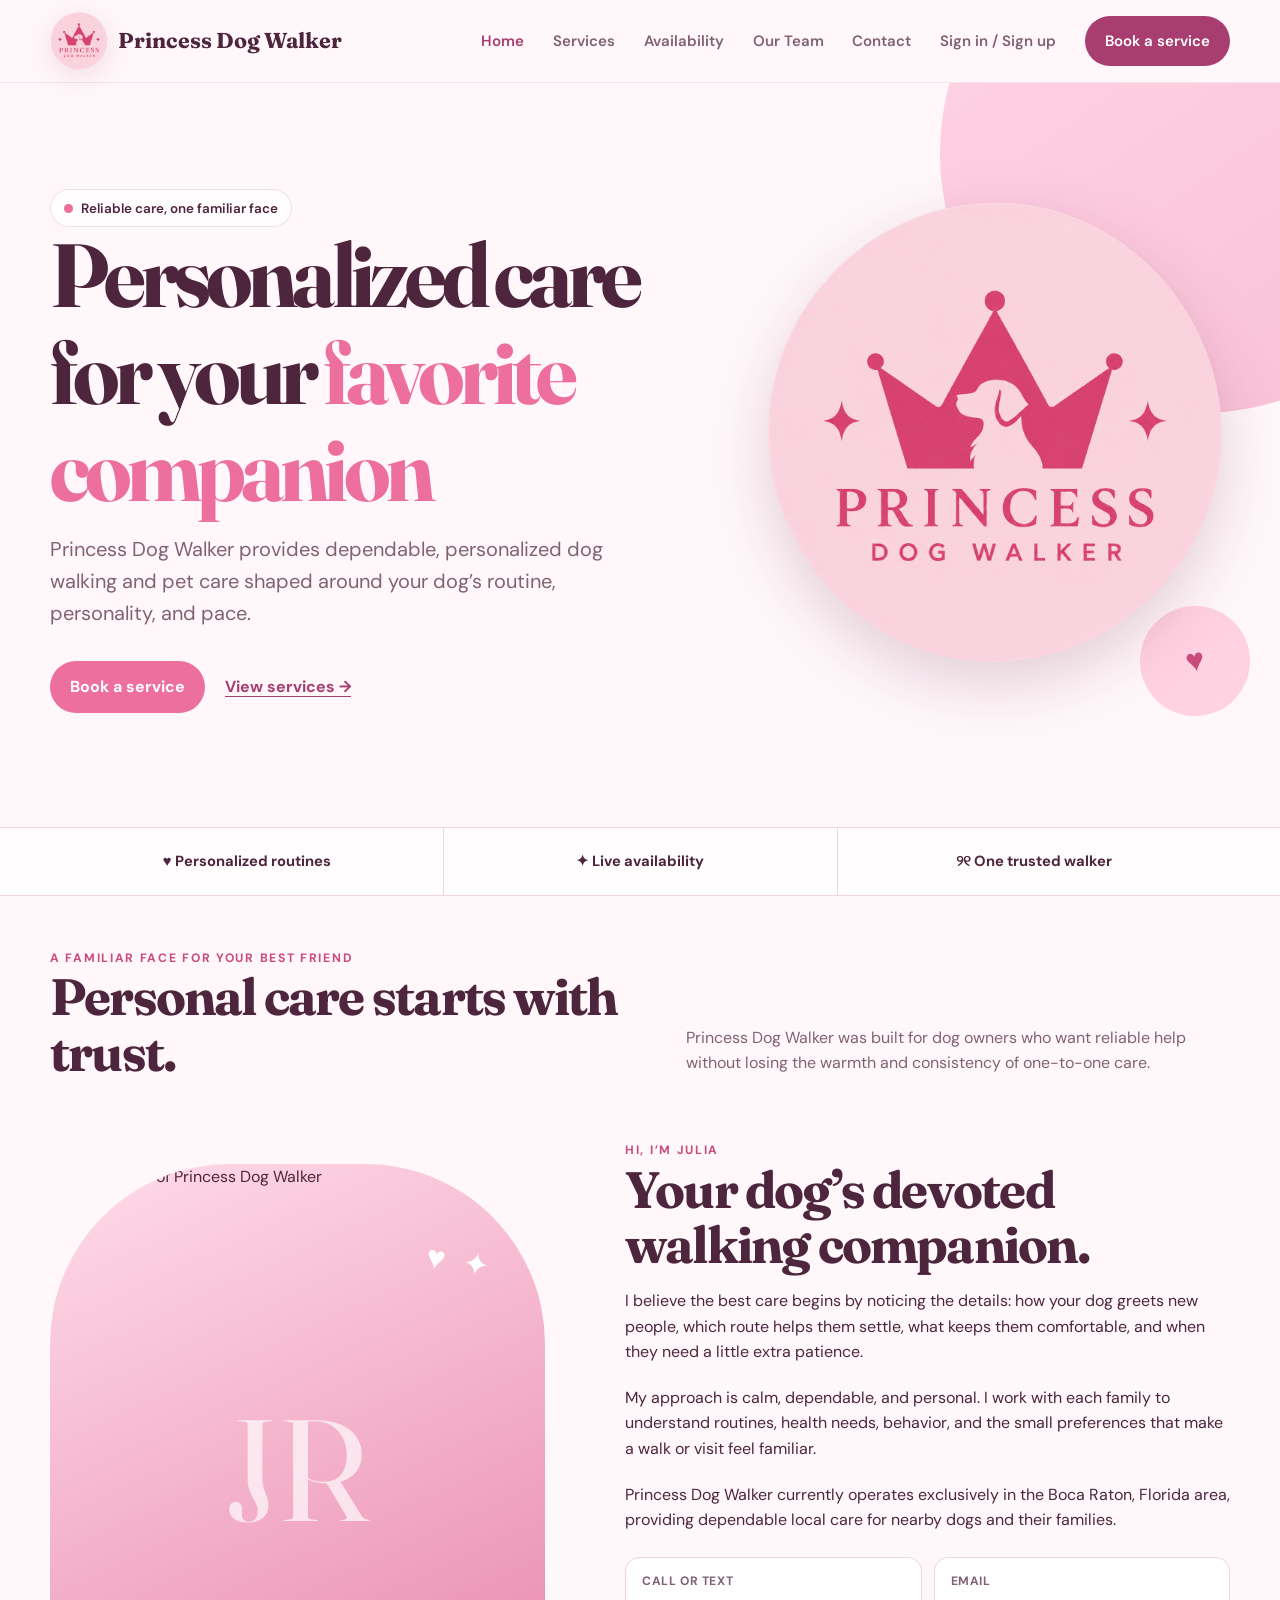
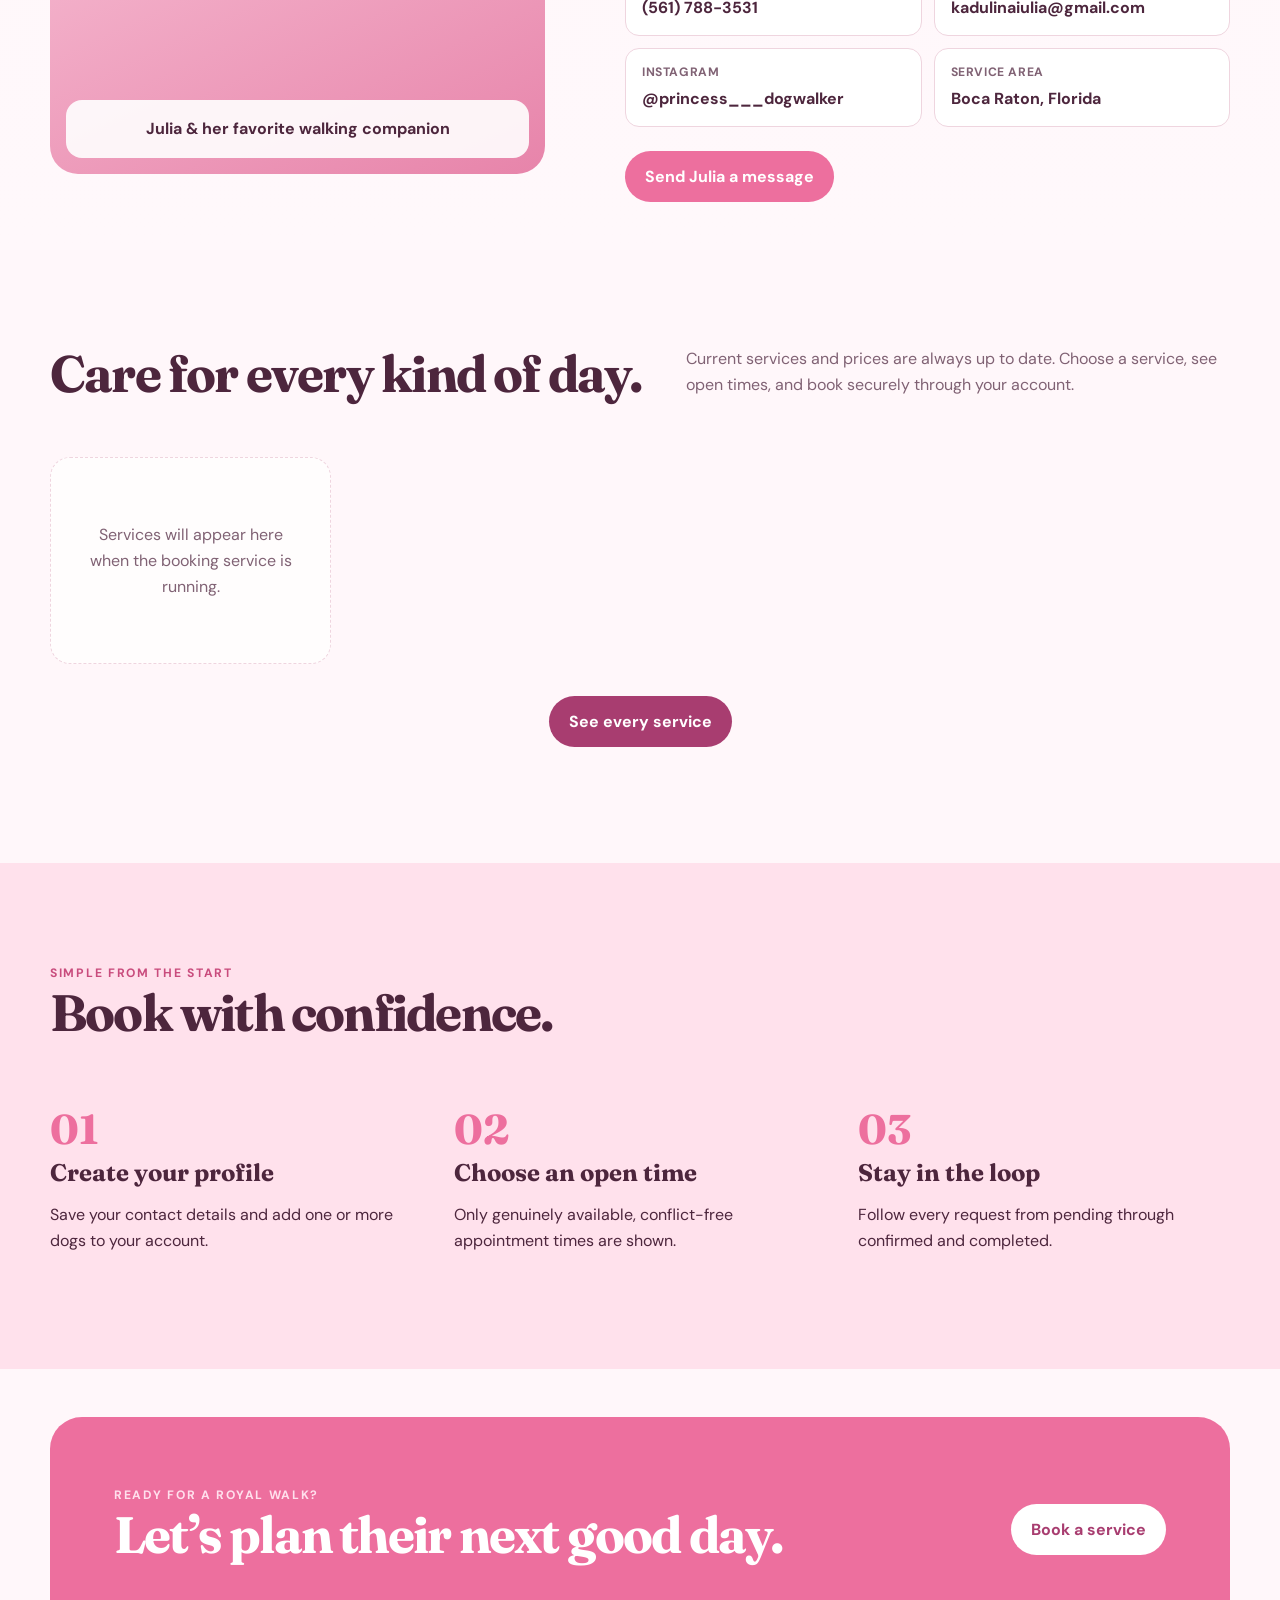
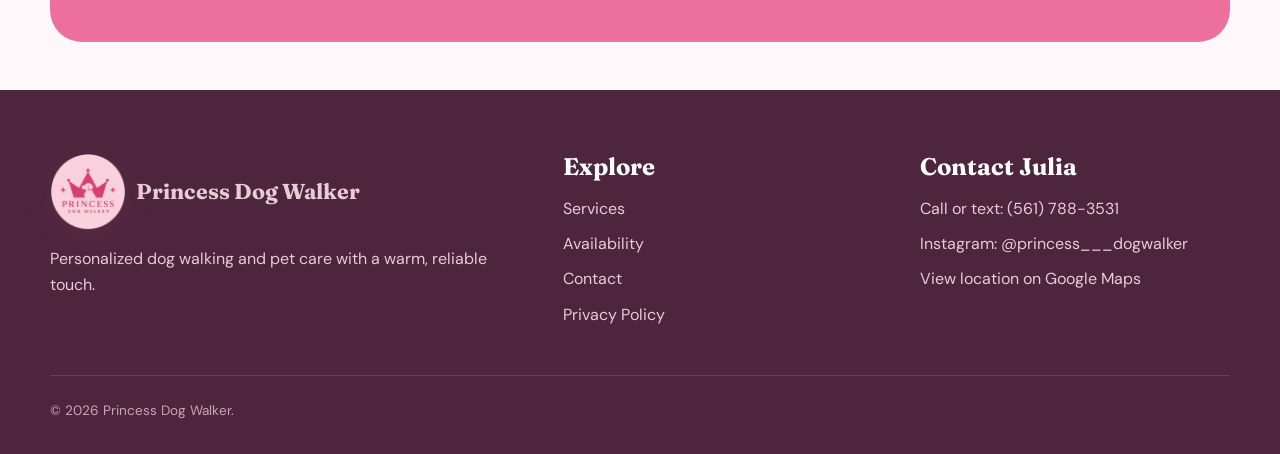
==== commit b1b52873: "Move owner details home and email declined clients" ====
--- a/frontend/index.html
+++ b/frontend/index.html
@@ -8,10 +8,11 @@
   <main id="main">
     <section class="hero"><div class="container hero-grid"><div><span class="kicker">Reliable care, one familiar face</span><h1>Personalized care for your <em>favorite companion</em></h1><p class="lede">Princess Dog Walker provides dependable, personalized dog walking and pet care shaped around your dog’s routine, personality, and pace.</p><div class="hero-actions"><a class="button button-clay" href="book.html">Book a service</a><a class="text-link" href="services.html">View services →</a></div></div><div class="hero-visual"><div class="hero-photo logo-display"><img src="assets/princess-dog-walker-logo-transparent.png?v=20260912-logo" alt="Princess Dog Walker — crown and dog logo"></div><div class="sunburst"></div></div></div></section>
     <div class="trust-strip"><div class="container trust-items"><div class="trust-item">♥ Personalized routines</div><div class="trust-item">✦ Live availability</div><div class="trust-item">୨୧ One trusted walker</div></div></div>
+    <section class="section-sm home-owner-section"><div class="container"><div class="section-heading"><div><span class="eyebrow">A familiar face for your best friend</span><h2>Personal care starts with trust.</h2></div><p>Princess Dog Walker was built for dog owners who want reliable help without losing the warmth and consistency of one-to-one care.</p></div><div class="about-grid"><div class="portrait-placeholder"><img class="about-owner-photo" src="api/site-content/about-photo" alt="Julia, owner of Princess Dog Walker" hidden><div class="portrait-label">Julia & her favorite walking companion</div></div><div><span class="eyebrow">Hi, I’m Julia</span><h2>Your dog’s devoted walking companion.</h2><p>I believe the best care begins by noticing the details: how your dog greets new people, which route helps them settle, what keeps them comfortable, and when they need a little extra patience.</p><p>My approach is calm, dependable, and personal. I work with each family to understand routines, health needs, behavior, and the small preferences that make a walk or visit feel familiar.</p><p>Princess Dog Walker currently operates exclusively in the Boca Raton, Florida area, providing dependable local care for nearby dogs and their families.</p><div class="home-owner-contact" aria-label="Contact Julia"><a href="tel:+15617883531"><span>Call or text</span><strong>(561) 788-3531</strong></a><a href="mailto:kadulinaiulia@gmail.com"><span>Email</span><strong>kadulinaiulia@gmail.com</strong></a><a href="https://www.instagram.com/princess___dogwalker/" target="_blank" rel="noopener noreferrer"><span>Instagram</span><strong>@princess___dogwalker</strong></a><a href="https://www.google.com/maps/place/Amalta+Broken+Sound/@26.3949125,-80.1102296,17z" target="_blank" rel="noopener noreferrer"><span>Service area</span><strong>Boca Raton, Florida</strong></a></div><a class="button button-clay" href="contact.html">Send Julia a message</a></div></div></div></section>
     <section class="section"><div class="container"><div class="section-heading"><div><h2>Care for every kind of day.</h2></div><p>Current services and prices are always up to date. Choose a service, see open times, and book securely through your account.</p></div><div class="cards" id="home-services"><div class="empty-state">Loading current services…</div></div><p style="text-align:center;margin-top:2rem"><a class="button" href="services.html">See every service</a></p></div></section>
     <section class="section" style="background:var(--sage)"><div class="container"><div class="section-heading"><div><span class="eyebrow">Simple from the start</span><h2>Book with confidence.</h2></div></div><div class="steps"><div class="step"><h3>Create your profile</h3><p>Save your contact details and add one or more dogs to your account.</p></div><div class="step"><h3>Choose an open time</h3><p>Only genuinely available, conflict-free appointment times are shown.</p></div><div class="step"><h3>Stay in the loop</h3><p>Follow every request from pending through confirmed and completed.</p></div></div></div></section>
     <section class="section-sm"><div class="container cta-band"><div><span class="eyebrow" style="color:#ffe0ed">Ready for a royal walk?</span><h2>Let’s plan their next good day.</h2></div><a class="button button-light" href="book.html">Book a service</a></div></section>
   </main>
-  <footer class="site-footer"><div class="container"><div class="footer-grid"><div><a class="brand" href="index.html"><img class="brand-logo" src="assets/princess-dog-walker-logo-transparent.png" alt=""><span>Princess Dog Walker</span></a><p style="margin-top:1rem">Personalized dog walking and pet care with a warm, reliable touch.</p></div><div><h3>Explore</h3><div class="footer-links"><a href="services.html">Services</a><a href="availability.html">Availability</a><a href="about.html">About</a><a href="contact.html">Contact</a><a href="privacy.html">Privacy Policy</a></div></div><div><h3>Contact Julia</h3><div class="footer-links"><a href="tel:+15617883531">Call or text: (561) 788-3531</a><a href="https://www.instagram.com/princess___dogwalker/" target="_blank" rel="noopener noreferrer">Instagram: @princess___dogwalker</a><a href="https://www.google.com/maps/place/Amalta+Broken+Sound/@26.3949125,-80.1102296,17z/data=!4m6!3m5!1s0x88d91f53d5713b63:0xcc171409b7767fd7!8m2!3d26.3949125!4d-80.1102296!16s%2Fg%2F11tp2r755y" target="_blank" rel="noopener noreferrer">View location on Google Maps</a></div></div></div><div class="footer-bottom">© <span data-year></span> Princess Dog Walker.</div></div></footer>
-  <script src="js/api.js"></script><script src="js/main.js?v=20260921-no-gallery"></script><script src="js/home.js"></script>
+  <footer class="site-footer"><div class="container"><div class="footer-grid"><div><a class="brand" href="index.html"><img class="brand-logo" src="assets/princess-dog-walker-logo-transparent.png" alt=""><span>Princess Dog Walker</span></a><p style="margin-top:1rem">Personalized dog walking and pet care with a warm, reliable touch.</p></div><div><h3>Explore</h3><div class="footer-links"><a href="services.html">Services</a><a href="availability.html">Availability</a><a href="contact.html">Contact</a><a href="privacy.html">Privacy Policy</a></div></div><div><h3>Contact Julia</h3><div class="footer-links"><a href="tel:+15617883531">Call or text: (561) 788-3531</a><a href="https://www.instagram.com/princess___dogwalker/" target="_blank" rel="noopener noreferrer">Instagram: @princess___dogwalker</a><a href="https://www.google.com/maps/place/Amalta+Broken+Sound/@26.3949125,-80.1102296,17z/data=!4m6!3m5!1s0x88d91f53d5713b63:0xcc171409b7767fd7!8m2!3d26.3949125!4d-80.1102296!16s%2Fg%2F11tp2r755y" target="_blank" rel="noopener noreferrer">View location on Google Maps</a></div></div></div><div class="footer-bottom">© <span data-year></span> Princess Dog Walker.</div></div></footer>
+  <script src="js/api.js"></script><script src="js/main.js?v=20260921-home-about"></script><script src="js/home.js?v=20260921-home-about"></script>
 </body></html>
--- a/frontend/css/styles.css
+++ b/frontend/css/styles.css
@@ -108,6 +108,11 @@
 .portrait-label { position: absolute; inset: auto 1rem 1rem; background: rgba(255,255,255,.9); padding: 1rem; border-radius: 16px; text-align: center; font-weight: 700; }
 .portrait-placeholder.has-photo::before { display: none; }
 .about-owner-photo { width: 100%; height: 100%; min-height: 610px; object-fit: cover; }
+.home-owner-section { background: linear-gradient(180deg,var(--cream),#fff8fb); }
+.home-owner-contact { display:grid; grid-template-columns:repeat(2,minmax(0,1fr)); gap:.75rem; margin:1.5rem 0; }
+.home-owner-contact a { display:flex; flex-direction:column; gap:.2rem; padding:.9rem 1rem; color:var(--ink); background:#fff; border:1px solid var(--line); border-radius:14px; text-decoration:none; overflow-wrap:anywhere; }
+.home-owner-contact a:hover { border-color:var(--clay); transform:translateY(-1px); }
+.home-owner-contact span { color:var(--muted); font-size:.76rem; font-weight:700; letter-spacing:.05em; text-transform:uppercase; }
 .about-photo-editor { display: grid; grid-template-columns: minmax(220px,.7fr) minmax(280px,1.3fr); gap: 2rem; align-items: start; }
 .owner-photo-preview { min-height: 320px; display: grid; place-items: center; overflow: hidden; border-radius: 24px; background: #fff0f6; color: var(--muted); text-align: center; }
 .owner-photo-preview img { width: 100%; height: 320px; object-fit: cover; }
@@ -452,3 +457,4 @@
 
 @media (max-width:900px){.dashboard-owner-intro,.dashboard-owner-card { grid-template-columns:1fr; }.dashboard-owner-card img { width:100%; height:300px; }.public-content-list,.team-grid { grid-template-columns:repeat(2,minmax(0,1fr)); }}
 @media (max-width:600px){.team-grid { grid-template-columns:1fr; }}
+@media (max-width:600px){.home-owner-contact { grid-template-columns:1fr; }}
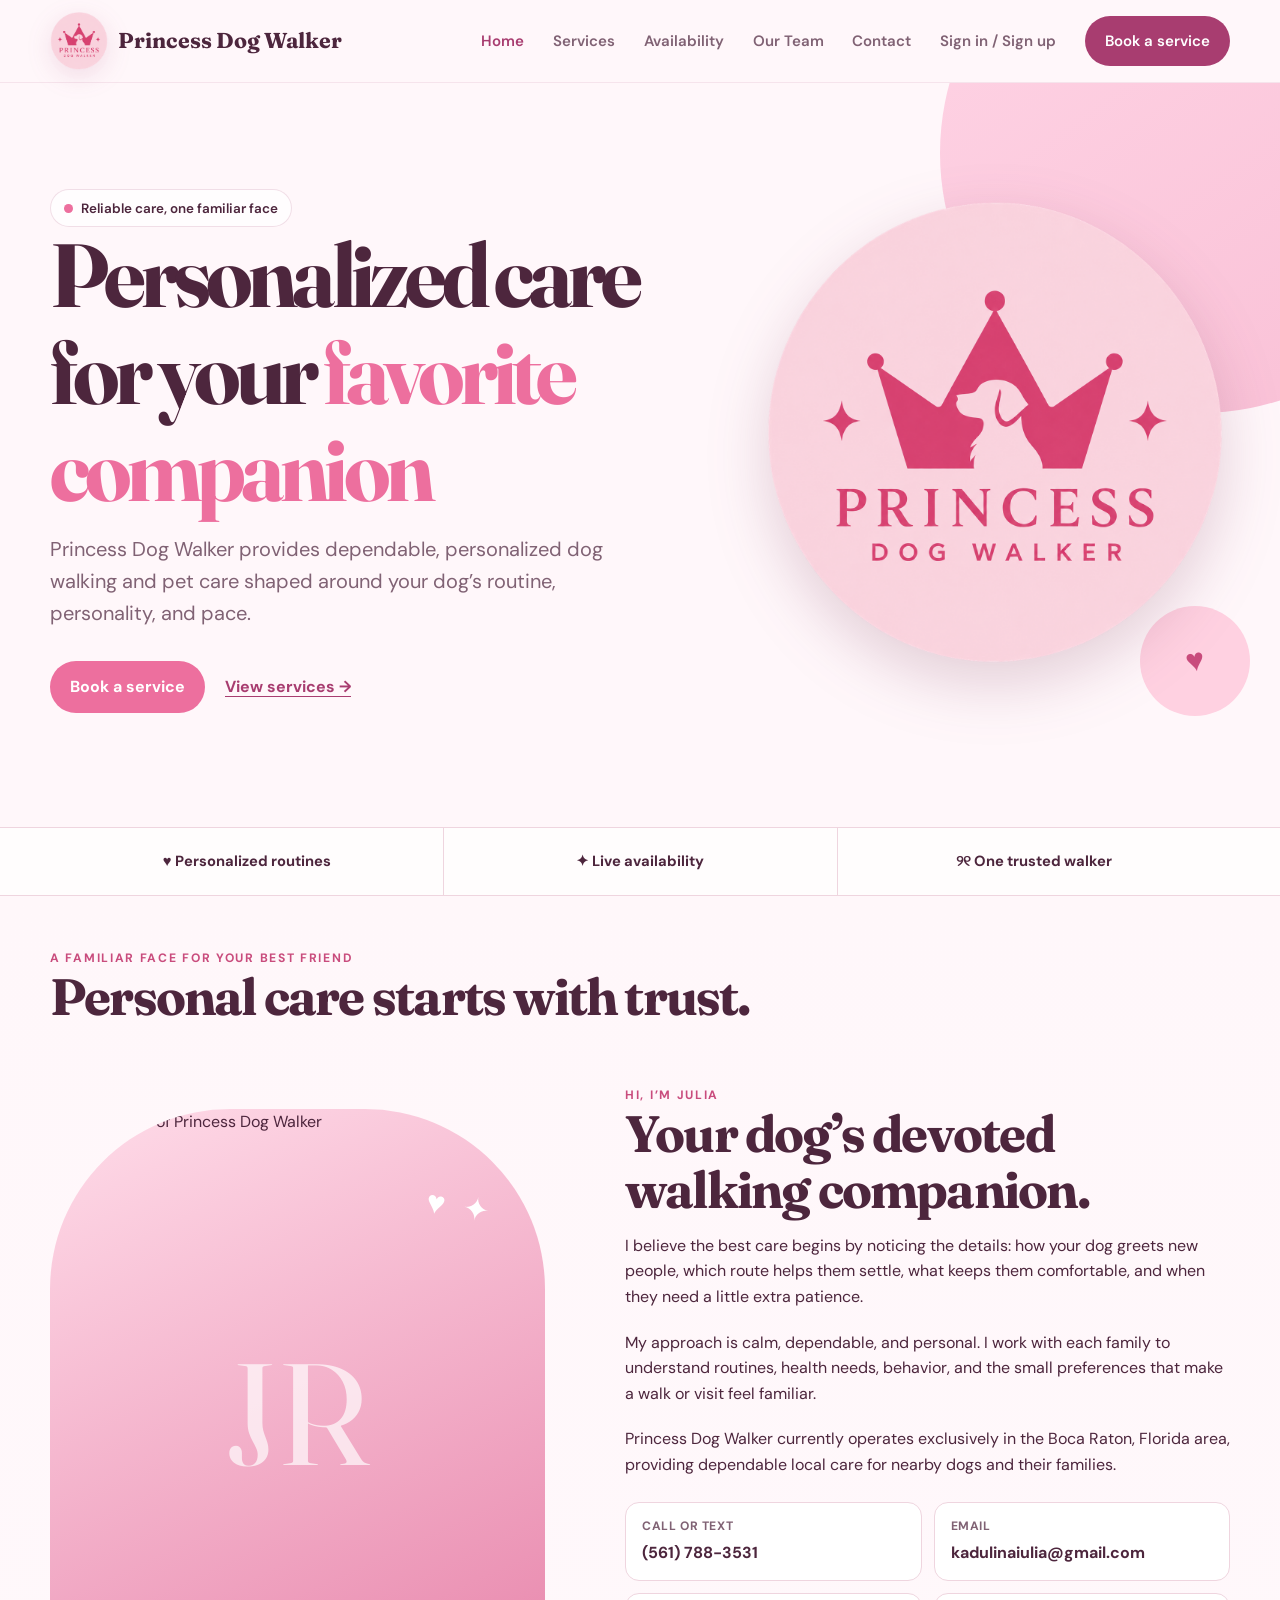
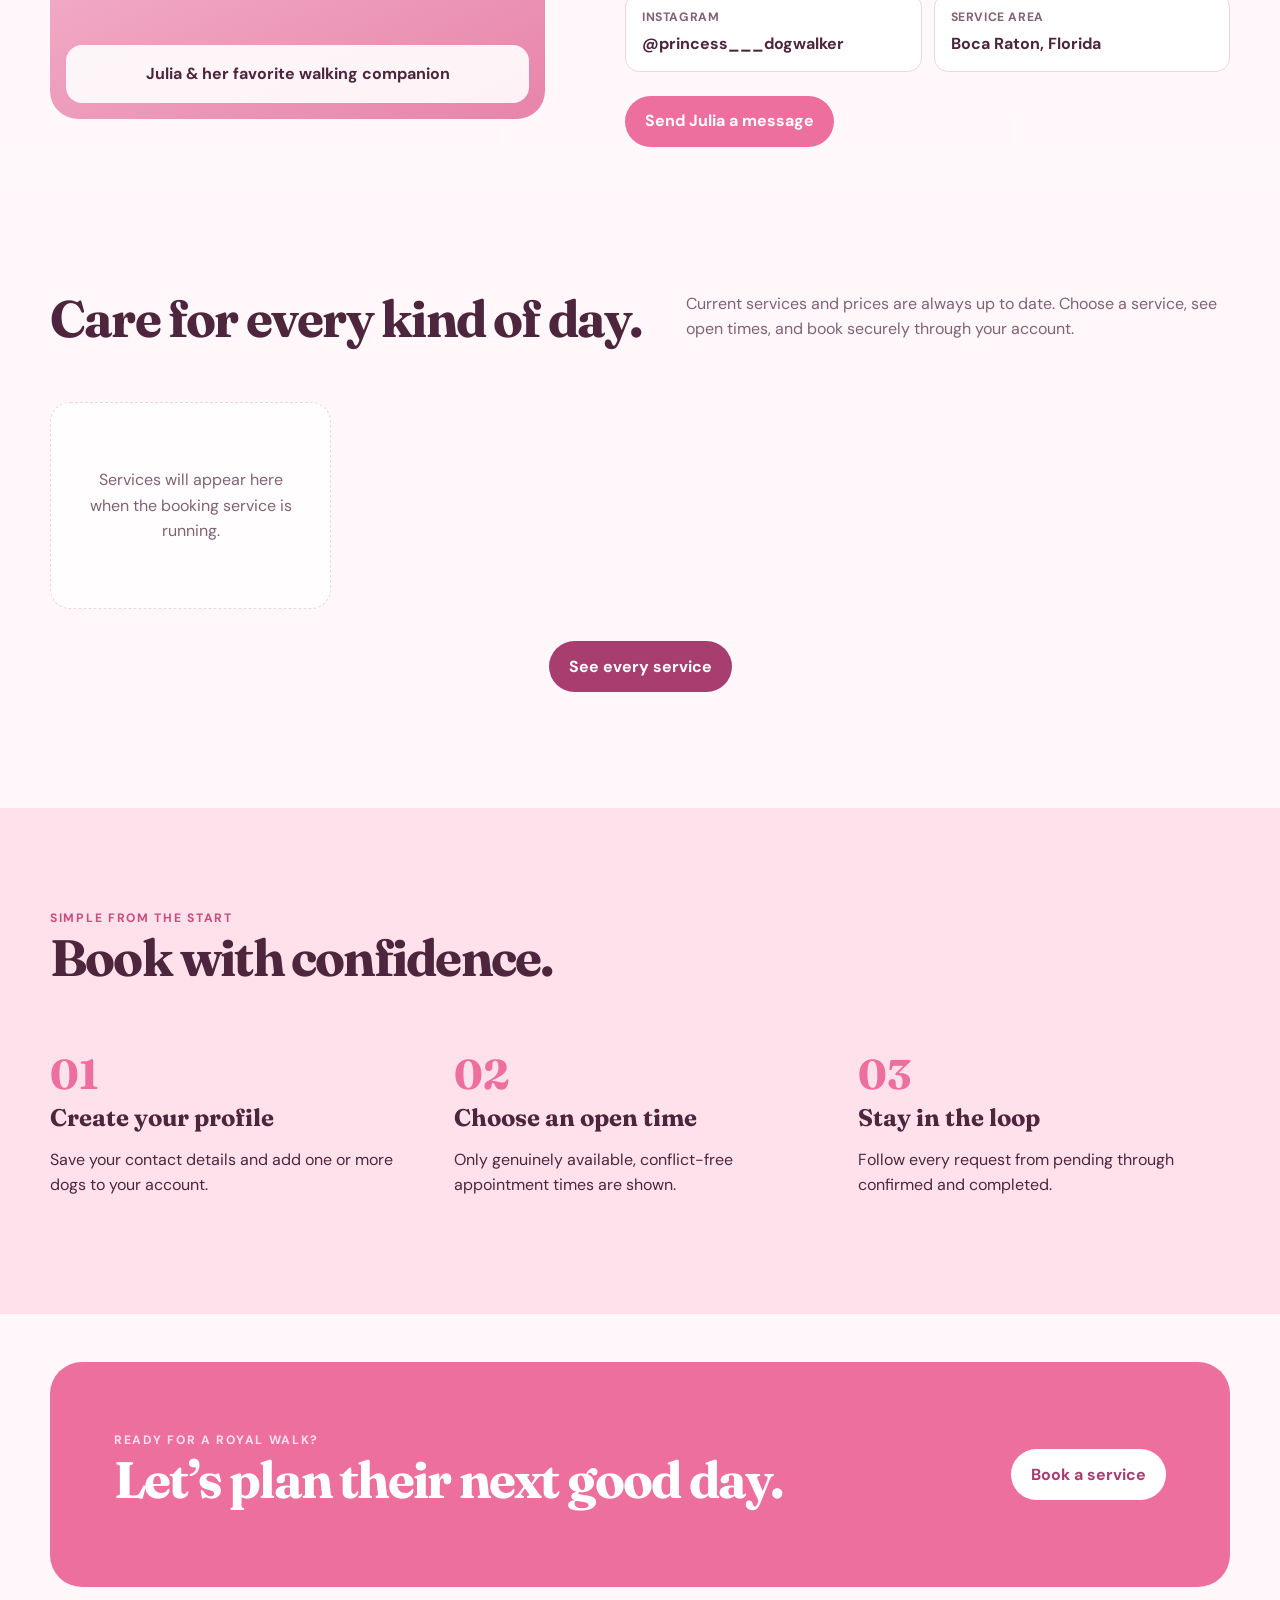
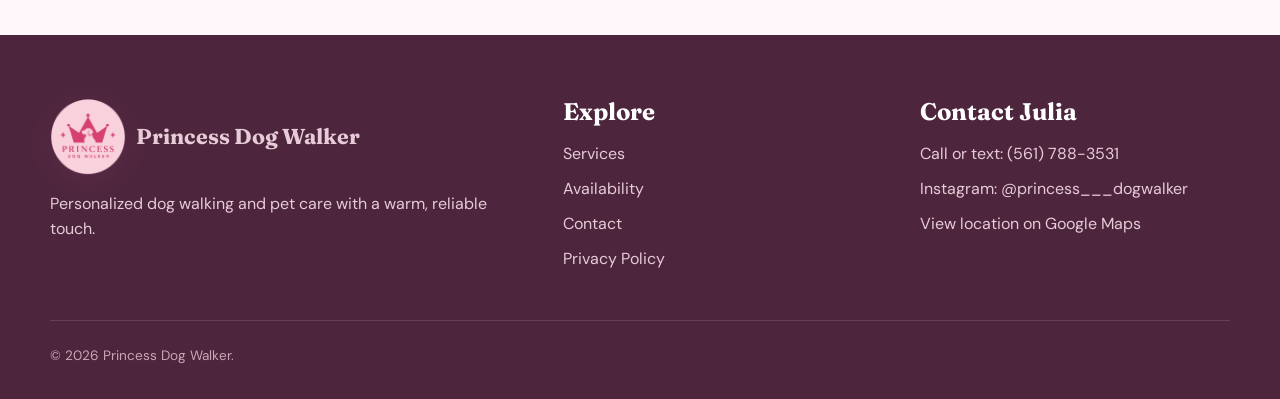
==== commit ebddd92c: "Remove homepage trust description" ====
--- a/frontend/index.html
+++ b/frontend/index.html
@@ -8,7 +8,7 @@
   <main id="main">
     <section class="hero"><div class="container hero-grid"><div><span class="kicker">Reliable care, one familiar face</span><h1>Personalized care for your <em>favorite companion</em></h1><p class="lede">Princess Dog Walker provides dependable, personalized dog walking and pet care shaped around your dog’s routine, personality, and pace.</p><div class="hero-actions"><a class="button button-clay" href="book.html">Book a service</a><a class="text-link" href="services.html">View services →</a></div></div><div class="hero-visual"><div class="hero-photo logo-display"><img src="assets/princess-dog-walker-logo-transparent.png?v=20260912-logo" alt="Princess Dog Walker — crown and dog logo"></div><div class="sunburst"></div></div></div></section>
     <div class="trust-strip"><div class="container trust-items"><div class="trust-item">♥ Personalized routines</div><div class="trust-item">✦ Live availability</div><div class="trust-item">୨୧ One trusted walker</div></div></div>
-    <section class="section-sm home-owner-section"><div class="container"><div class="section-heading"><div><span class="eyebrow">A familiar face for your best friend</span><h2>Personal care starts with trust.</h2></div><p>Princess Dog Walker was built for dog owners who want reliable help without losing the warmth and consistency of one-to-one care.</p></div><div class="about-grid"><div class="portrait-placeholder"><img class="about-owner-photo" src="api/site-content/about-photo" alt="Julia, owner of Princess Dog Walker" hidden><div class="portrait-label">Julia & her favorite walking companion</div></div><div><span class="eyebrow">Hi, I’m Julia</span><h2>Your dog’s devoted walking companion.</h2><p>I believe the best care begins by noticing the details: how your dog greets new people, which route helps them settle, what keeps them comfortable, and when they need a little extra patience.</p><p>My approach is calm, dependable, and personal. I work with each family to understand routines, health needs, behavior, and the small preferences that make a walk or visit feel familiar.</p><p>Princess Dog Walker currently operates exclusively in the Boca Raton, Florida area, providing dependable local care for nearby dogs and their families.</p><div class="home-owner-contact" aria-label="Contact Julia"><a href="tel:+15617883531"><span>Call or text</span><strong>(561) 788-3531</strong></a><a href="mailto:kadulinaiulia@gmail.com"><span>Email</span><strong>kadulinaiulia@gmail.com</strong></a><a href="https://www.instagram.com/princess___dogwalker/" target="_blank" rel="noopener noreferrer"><span>Instagram</span><strong>@princess___dogwalker</strong></a><a href="https://www.google.com/maps/place/Amalta+Broken+Sound/@26.3949125,-80.1102296,17z" target="_blank" rel="noopener noreferrer"><span>Service area</span><strong>Boca Raton, Florida</strong></a></div><a class="button button-clay" href="contact.html">Send Julia a message</a></div></div></div></section>
+    <section class="section-sm home-owner-section"><div class="container"><div class="section-heading"><div><span class="eyebrow">A familiar face for your best friend</span><h2>Personal care starts with trust.</h2></div></div><div class="about-grid"><div class="portrait-placeholder"><img class="about-owner-photo" src="api/site-content/about-photo" alt="Julia, owner of Princess Dog Walker" hidden><div class="portrait-label">Julia & her favorite walking companion</div></div><div><span class="eyebrow">Hi, I’m Julia</span><h2>Your dog’s devoted walking companion.</h2><p>I believe the best care begins by noticing the details: how your dog greets new people, which route helps them settle, what keeps them comfortable, and when they need a little extra patience.</p><p>My approach is calm, dependable, and personal. I work with each family to understand routines, health needs, behavior, and the small preferences that make a walk or visit feel familiar.</p><p>Princess Dog Walker currently operates exclusively in the Boca Raton, Florida area, providing dependable local care for nearby dogs and their families.</p><div class="home-owner-contact" aria-label="Contact Julia"><a href="tel:+15617883531"><span>Call or text</span><strong>(561) 788-3531</strong></a><a href="mailto:kadulinaiulia@gmail.com"><span>Email</span><strong>kadulinaiulia@gmail.com</strong></a><a href="https://www.instagram.com/princess___dogwalker/" target="_blank" rel="noopener noreferrer"><span>Instagram</span><strong>@princess___dogwalker</strong></a><a href="https://www.google.com/maps/place/Amalta+Broken+Sound/@26.3949125,-80.1102296,17z" target="_blank" rel="noopener noreferrer"><span>Service area</span><strong>Boca Raton, Florida</strong></a></div><a class="button button-clay" href="contact.html">Send Julia a message</a></div></div></div></section>
     <section class="section"><div class="container"><div class="section-heading"><div><h2>Care for every kind of day.</h2></div><p>Current services and prices are always up to date. Choose a service, see open times, and book securely through your account.</p></div><div class="cards" id="home-services"><div class="empty-state">Loading current services…</div></div><p style="text-align:center;margin-top:2rem"><a class="button" href="services.html">See every service</a></p></div></section>
     <section class="section" style="background:var(--sage)"><div class="container"><div class="section-heading"><div><span class="eyebrow">Simple from the start</span><h2>Book with confidence.</h2></div></div><div class="steps"><div class="step"><h3>Create your profile</h3><p>Save your contact details and add one or more dogs to your account.</p></div><div class="step"><h3>Choose an open time</h3><p>Only genuinely available, conflict-free appointment times are shown.</p></div><div class="step"><h3>Stay in the loop</h3><p>Follow every request from pending through confirmed and completed.</p></div></div></div></section>
     <section class="section-sm"><div class="container cta-band"><div><span class="eyebrow" style="color:#ffe0ed">Ready for a royal walk?</span><h2>Let’s plan their next good day.</h2></div><a class="button button-light" href="book.html">Book a service</a></div></section>
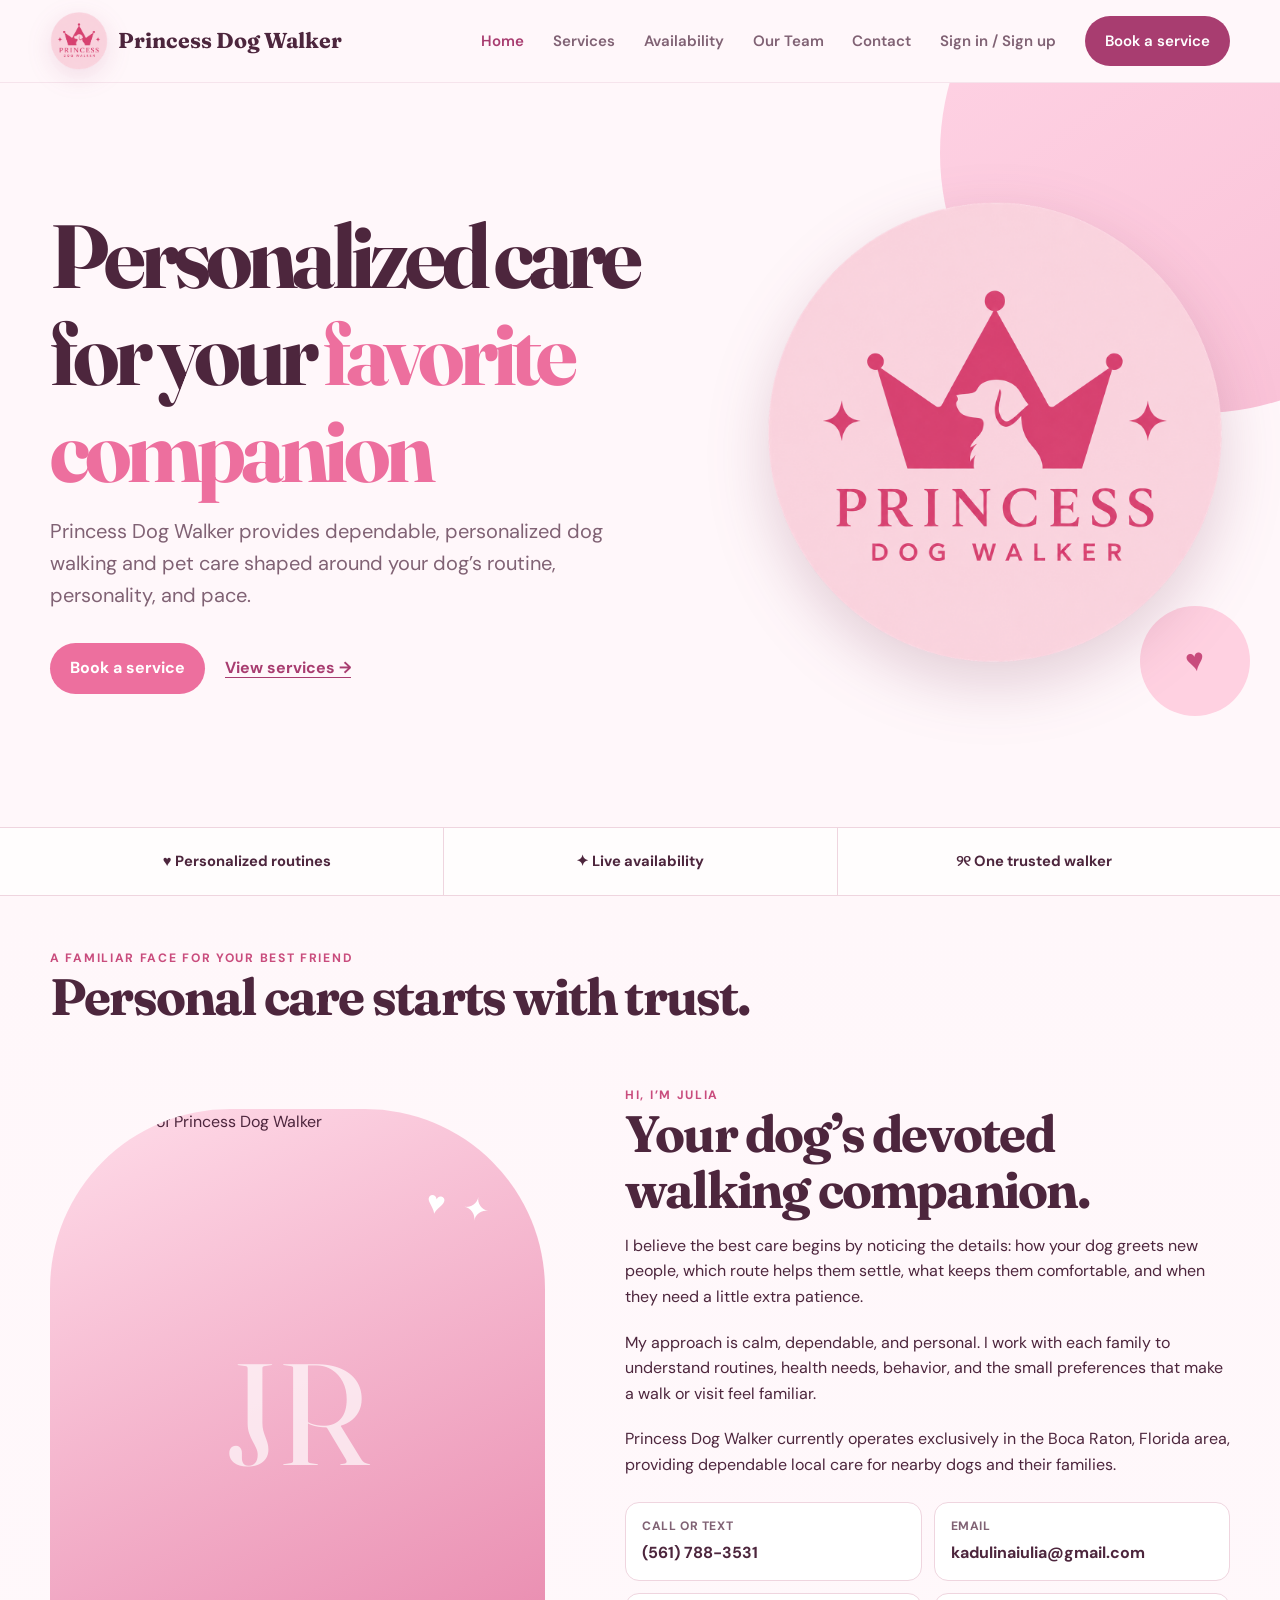
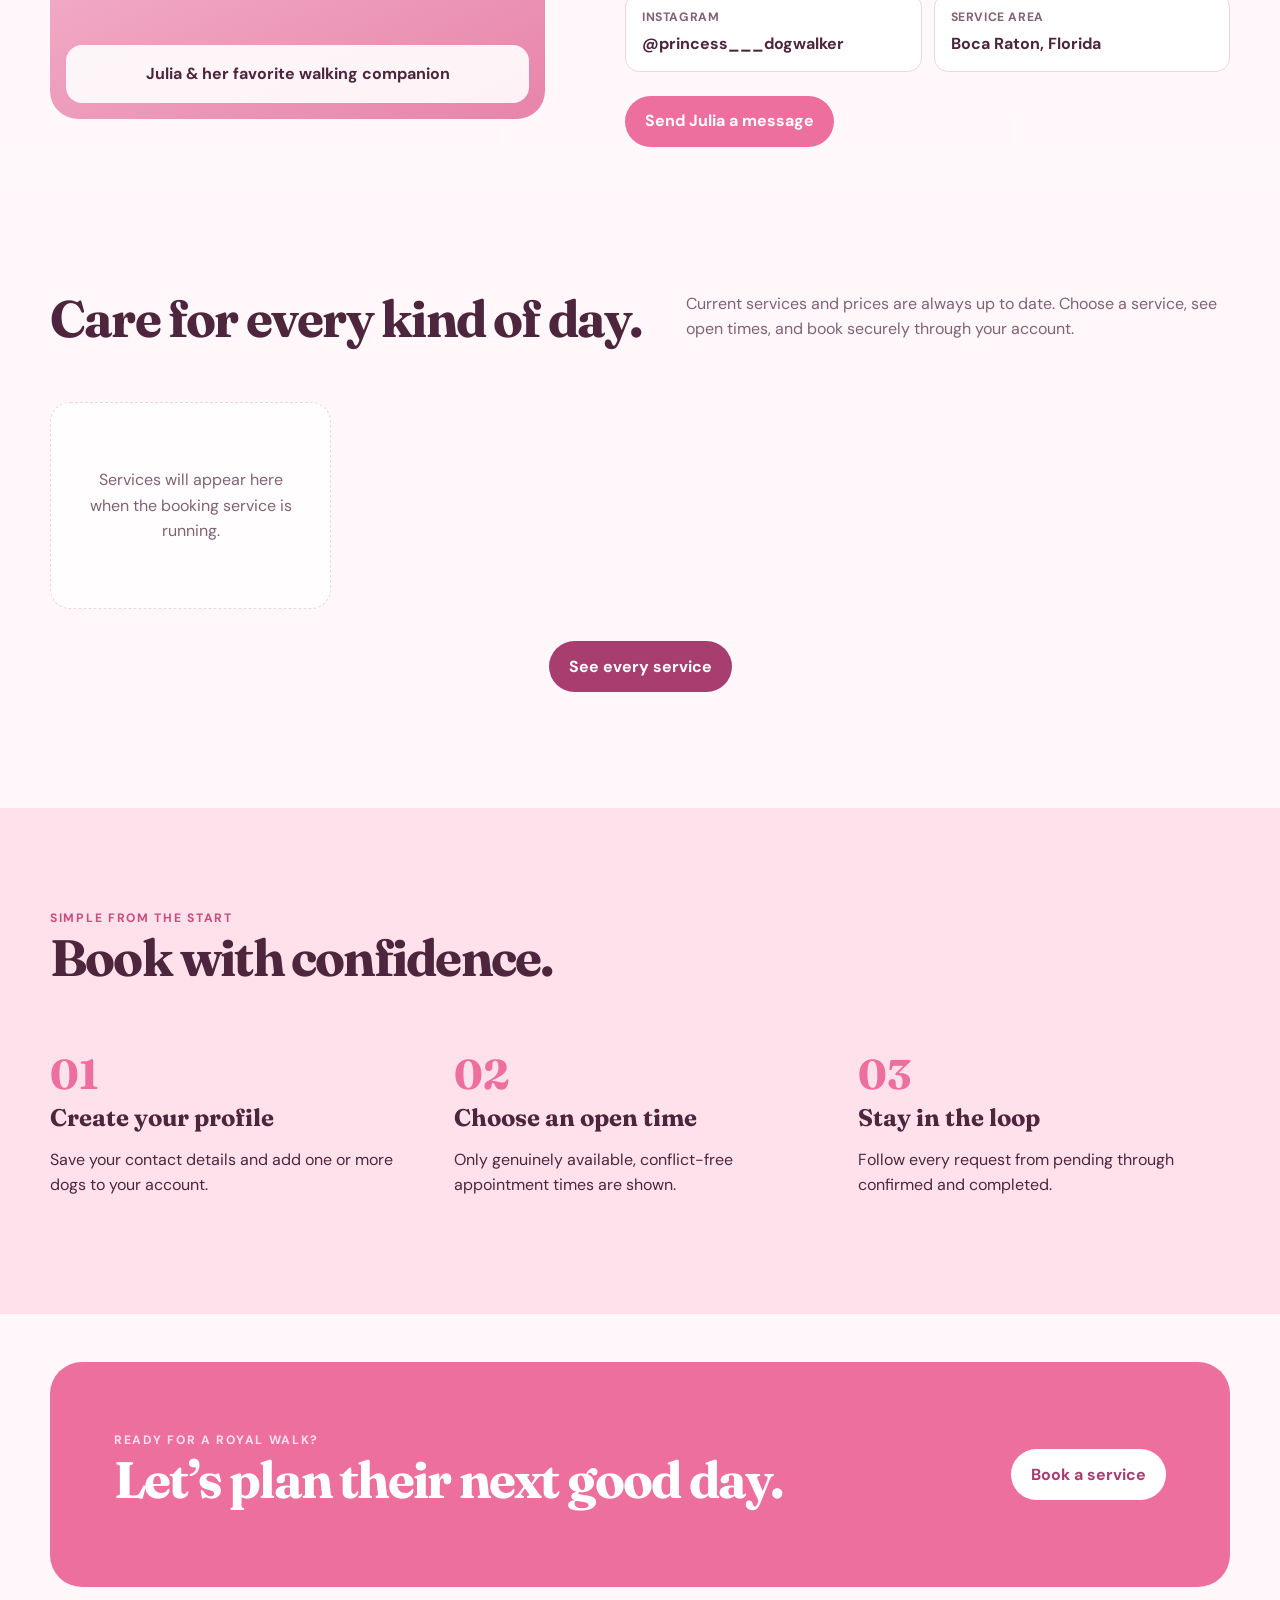
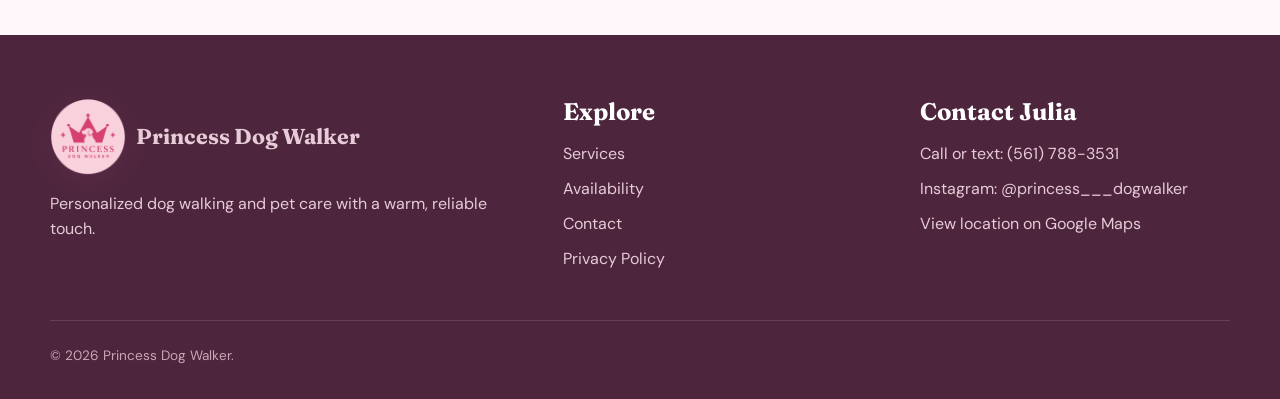
==== commit 9eded8d7: "Remove homepage hero label" ====
--- a/frontend/index.html
+++ b/frontend/index.html
@@ -6,7 +6,7 @@
 </head><body><a class="skip-link" href="#main">Skip to content</a>
   <header class="site-header"><div class="container nav"><a class="brand" href="index.html" aria-label="Princess Dog Walker home"><img class="brand-logo" src="assets/princess-dog-walker-logo-transparent.png?v=20260912-logo" alt=""><span>Princess Dog Walker</span></a><button class="nav-toggle" type="button" aria-expanded="false" aria-controls="nav-links" aria-label="Open navigation">Menu</button><nav class="nav-links" id="nav-links" aria-label="Main navigation"></nav></div></header>
   <main id="main">
-    <section class="hero"><div class="container hero-grid"><div><span class="kicker">Reliable care, one familiar face</span><h1>Personalized care for your <em>favorite companion</em></h1><p class="lede">Princess Dog Walker provides dependable, personalized dog walking and pet care shaped around your dog’s routine, personality, and pace.</p><div class="hero-actions"><a class="button button-clay" href="book.html">Book a service</a><a class="text-link" href="services.html">View services →</a></div></div><div class="hero-visual"><div class="hero-photo logo-display"><img src="assets/princess-dog-walker-logo-transparent.png?v=20260912-logo" alt="Princess Dog Walker — crown and dog logo"></div><div class="sunburst"></div></div></div></section>
+    <section class="hero"><div class="container hero-grid"><div><h1>Personalized care for your <em>favorite companion</em></h1><p class="lede">Princess Dog Walker provides dependable, personalized dog walking and pet care shaped around your dog’s routine, personality, and pace.</p><div class="hero-actions"><a class="button button-clay" href="book.html">Book a service</a><a class="text-link" href="services.html">View services →</a></div></div><div class="hero-visual"><div class="hero-photo logo-display"><img src="assets/princess-dog-walker-logo-transparent.png?v=20260912-logo" alt="Princess Dog Walker — crown and dog logo"></div><div class="sunburst"></div></div></div></section>
     <div class="trust-strip"><div class="container trust-items"><div class="trust-item">♥ Personalized routines</div><div class="trust-item">✦ Live availability</div><div class="trust-item">୨୧ One trusted walker</div></div></div>
     <section class="section-sm home-owner-section"><div class="container"><div class="section-heading"><div><span class="eyebrow">A familiar face for your best friend</span><h2>Personal care starts with trust.</h2></div></div><div class="about-grid"><div class="portrait-placeholder"><img class="about-owner-photo" src="api/site-content/about-photo" alt="Julia, owner of Princess Dog Walker" hidden><div class="portrait-label">Julia & her favorite walking companion</div></div><div><span class="eyebrow">Hi, I’m Julia</span><h2>Your dog’s devoted walking companion.</h2><p>I believe the best care begins by noticing the details: how your dog greets new people, which route helps them settle, what keeps them comfortable, and when they need a little extra patience.</p><p>My approach is calm, dependable, and personal. I work with each family to understand routines, health needs, behavior, and the small preferences that make a walk or visit feel familiar.</p><p>Princess Dog Walker currently operates exclusively in the Boca Raton, Florida area, providing dependable local care for nearby dogs and their families.</p><div class="home-owner-contact" aria-label="Contact Julia"><a href="tel:+15617883531"><span>Call or text</span><strong>(561) 788-3531</strong></a><a href="mailto:kadulinaiulia@gmail.com"><span>Email</span><strong>kadulinaiulia@gmail.com</strong></a><a href="https://www.instagram.com/princess___dogwalker/" target="_blank" rel="noopener noreferrer"><span>Instagram</span><strong>@princess___dogwalker</strong></a><a href="https://www.google.com/maps/place/Amalta+Broken+Sound/@26.3949125,-80.1102296,17z" target="_blank" rel="noopener noreferrer"><span>Service area</span><strong>Boca Raton, Florida</strong></a></div><a class="button button-clay" href="contact.html">Send Julia a message</a></div></div></div></section>
     <section class="section"><div class="container"><div class="section-heading"><div><h2>Care for every kind of day.</h2></div><p>Current services and prices are always up to date. Choose a service, see open times, and book securely through your account.</p></div><div class="cards" id="home-services"><div class="empty-state">Loading current services…</div></div><p style="text-align:center;margin-top:2rem"><a class="button" href="services.html">See every service</a></p></div></section>
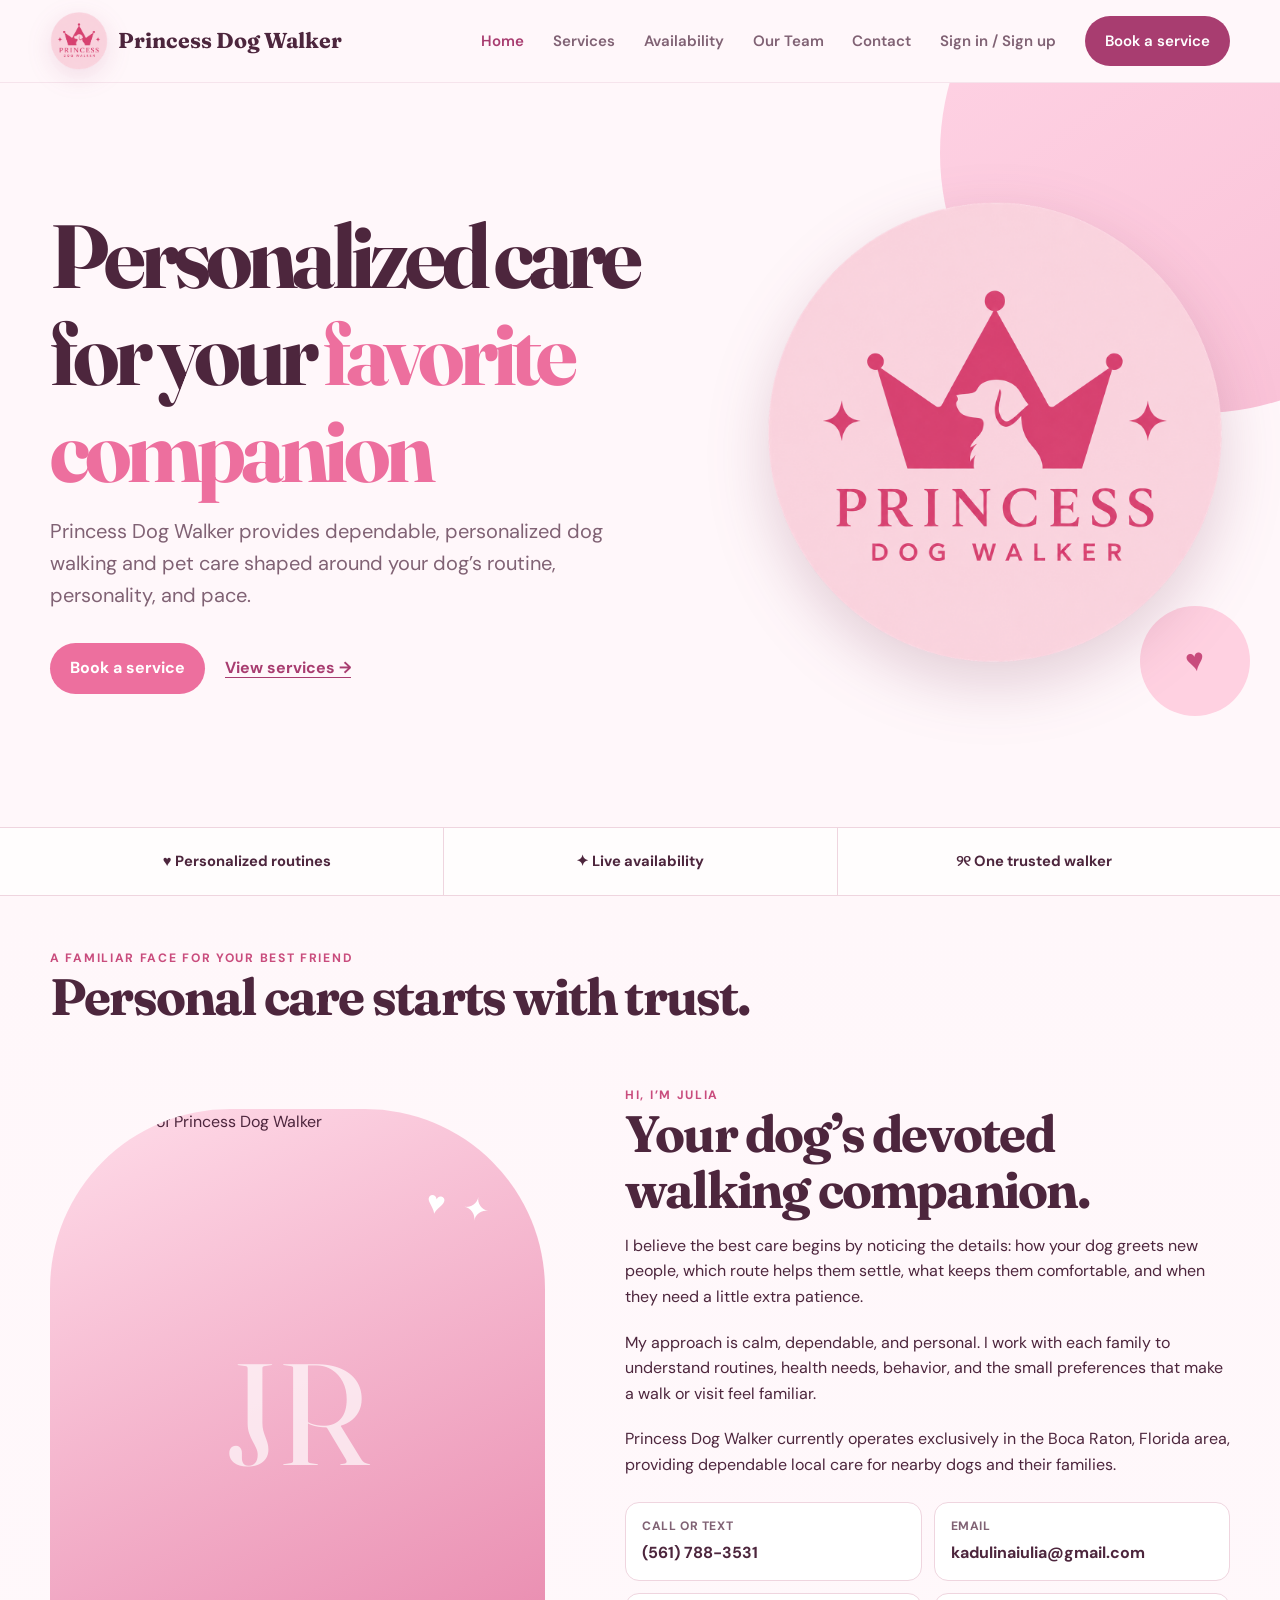
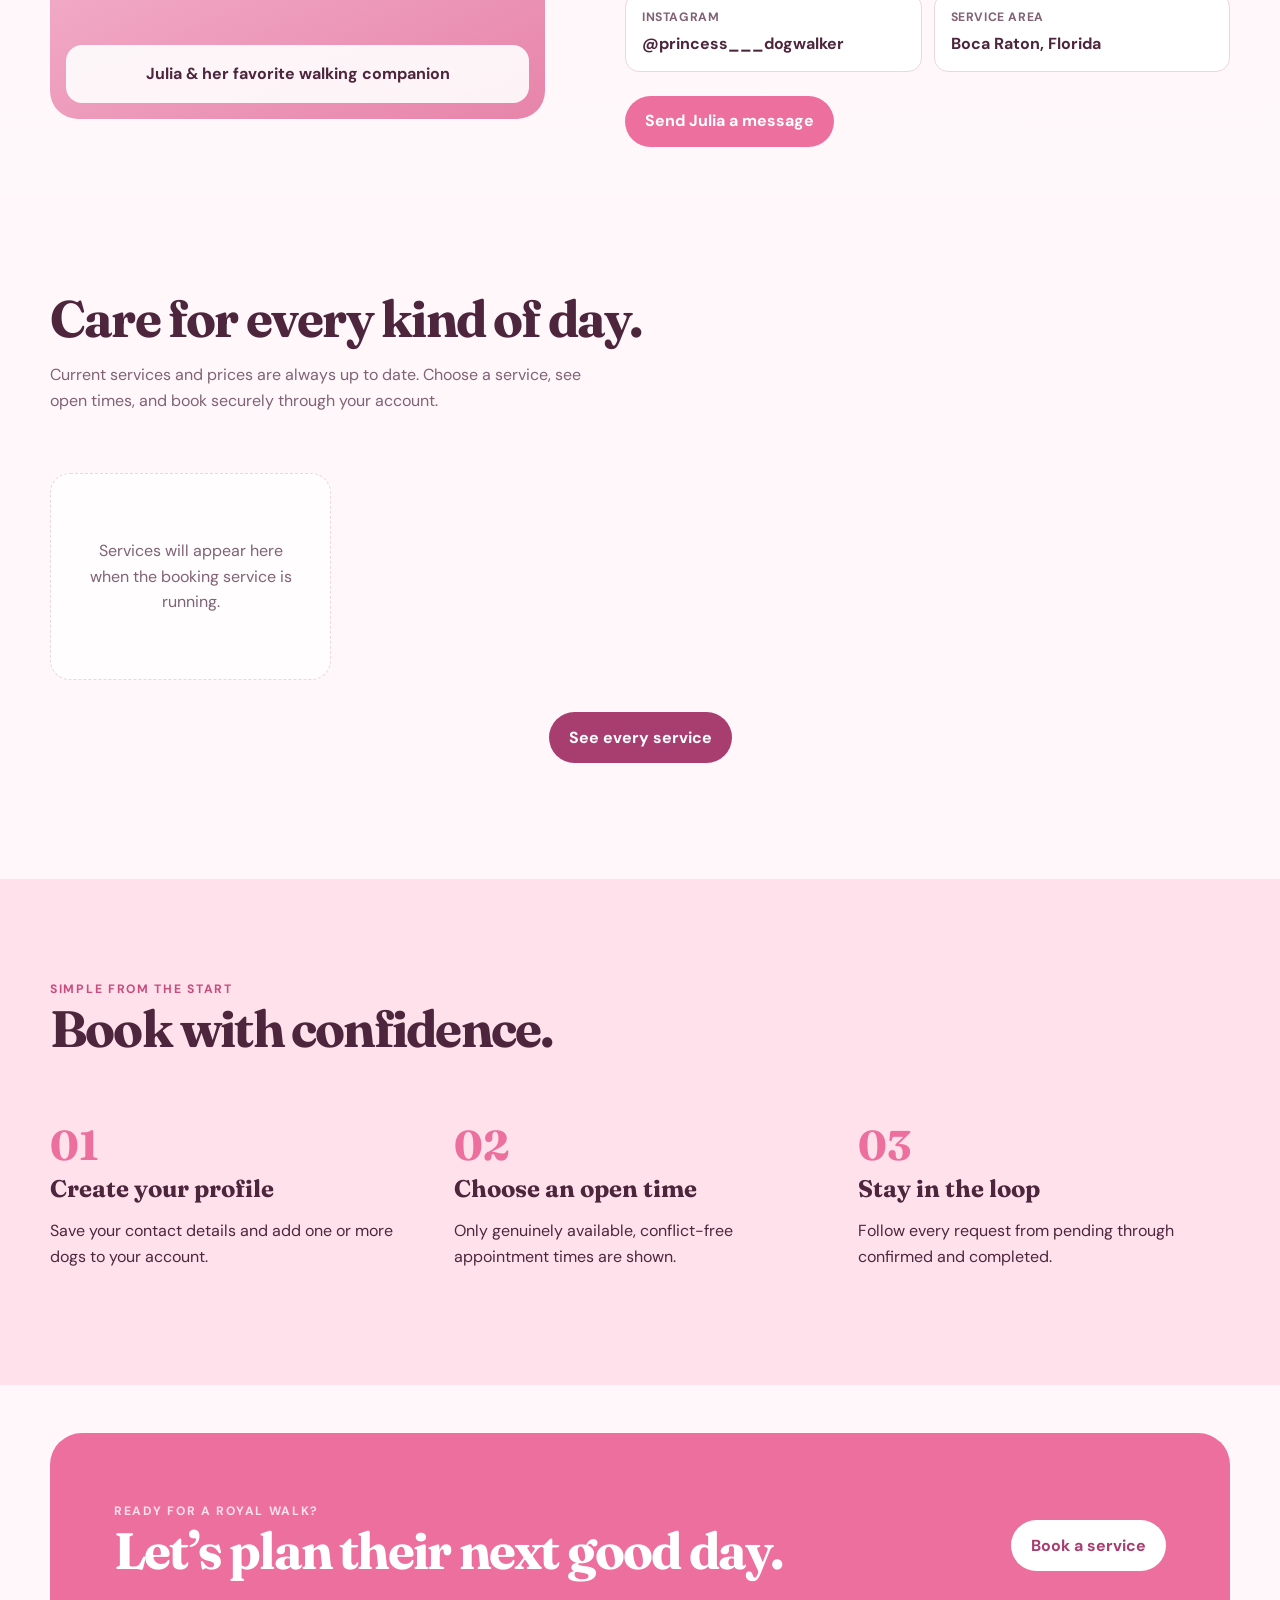
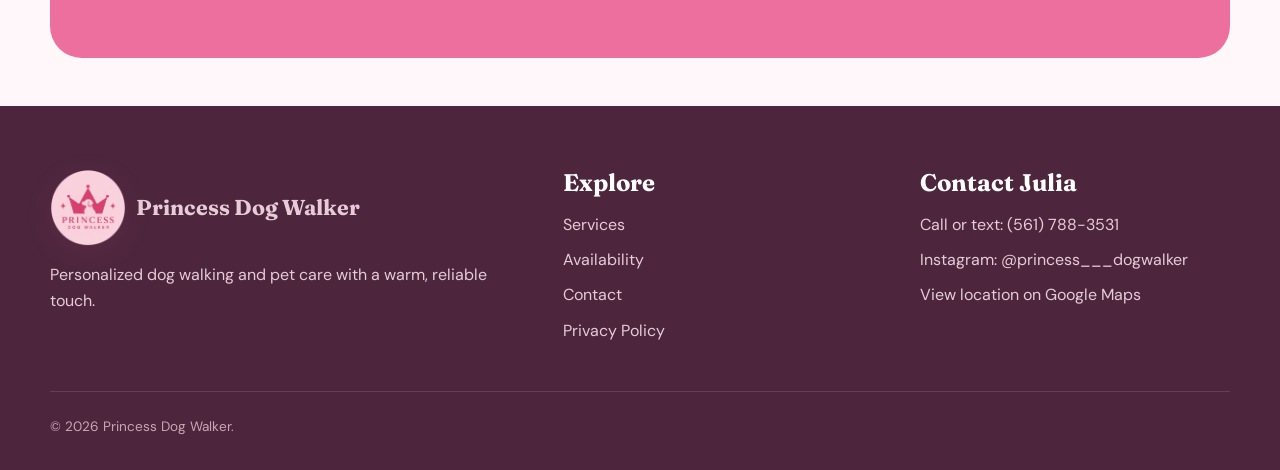
==== commit ff9d63bc: "Stack services introduction under heading" ====
--- a/frontend/index.html
+++ b/frontend/index.html
@@ -8,11 +8,11 @@
   <main id="main">
     <section class="hero"><div class="container hero-grid"><div><h1>Personalized care for your <em>favorite companion</em></h1><p class="lede">Princess Dog Walker provides dependable, personalized dog walking and pet care shaped around your dog’s routine, personality, and pace.</p><div class="hero-actions"><a class="button button-clay" href="book.html">Book a service</a><a class="text-link" href="services.html">View services →</a></div></div><div class="hero-visual"><div class="hero-photo logo-display"><img src="assets/princess-dog-walker-logo-transparent.png?v=20260912-logo" alt="Princess Dog Walker — crown and dog logo"></div><div class="sunburst"></div></div></div></section>
     <div class="trust-strip"><div class="container trust-items"><div class="trust-item">♥ Personalized routines</div><div class="trust-item">✦ Live availability</div><div class="trust-item">୨୧ One trusted walker</div></div></div>
-    <section class="section-sm home-owner-section"><div class="container"><div class="section-heading"><div><span class="eyebrow">A familiar face for your best friend</span><h2>Personal care starts with trust.</h2></div></div><div class="about-grid"><div class="portrait-placeholder"><img class="about-owner-photo" src="api/site-content/about-photo" alt="Julia, owner of Princess Dog Walker" hidden><div class="portrait-label">Julia & her favorite walking companion</div></div><div><span class="eyebrow">Hi, I’m Julia</span><h2>Your dog’s devoted walking companion.</h2><p>I believe the best care begins by noticing the details: how your dog greets new people, which route helps them settle, what keeps them comfortable, and when they need a little extra patience.</p><p>My approach is calm, dependable, and personal. I work with each family to understand routines, health needs, behavior, and the small preferences that make a walk or visit feel familiar.</p><p>Princess Dog Walker currently operates exclusively in the Boca Raton, Florida area, providing dependable local care for nearby dogs and their families.</p><div class="home-owner-contact" aria-label="Contact Julia"><a href="tel:+15617883531"><span>Call or text</span><strong>(561) 788-3531</strong></a><a href="mailto:kadulinaiulia@gmail.com"><span>Email</span><strong>kadulinaiulia@gmail.com</strong></a><a href="https://www.instagram.com/princess___dogwalker/" target="_blank" rel="noopener noreferrer"><span>Instagram</span><strong>@princess___dogwalker</strong></a><a href="https://www.google.com/maps/place/Amalta+Broken+Sound/@26.3949125,-80.1102296,17z" target="_blank" rel="noopener noreferrer"><span>Service area</span><strong>Boca Raton, Florida</strong></a></div><a class="button button-clay" href="contact.html">Send Julia a message</a></div></div></div></section>
-    <section class="section"><div class="container"><div class="section-heading"><div><h2>Care for every kind of day.</h2></div><p>Current services and prices are always up to date. Choose a service, see open times, and book securely through your account.</p></div><div class="cards" id="home-services"><div class="empty-state">Loading current services…</div></div><p style="text-align:center;margin-top:2rem"><a class="button" href="services.html">See every service</a></p></div></section>
+    <section class="section-sm home-owner-section"><div class="container"><div class="section-heading"><div><span class="eyebrow" id="home-owner-section-label">A familiar face for your best friend</span><h2 id="home-owner-section-title">Personal care starts with trust.</h2></div></div><div class="about-grid"><div class="portrait-placeholder"><img class="about-owner-photo" src="api/site-content/about-photo" alt="Julia, owner of Princess Dog Walker" hidden><div class="portrait-label">Julia & her favorite walking companion</div></div><div><span class="eyebrow" id="home-owner-greeting">Hi, I’m Julia</span><h2 id="home-owner-headline">Your dog’s devoted walking companion.</h2><div id="home-owner-biography"><p>I believe the best care begins by noticing the details: how your dog greets new people, which route helps them settle, what keeps them comfortable, and when they need a little extra patience.</p><p>My approach is calm, dependable, and personal. I work with each family to understand routines, health needs, behavior, and the small preferences that make a walk or visit feel familiar.</p><p>Princess Dog Walker currently operates exclusively in the Boca Raton, Florida area, providing dependable local care for nearby dogs and their families.</p></div><div class="home-owner-contact" aria-label="Contact Julia"><a id="home-owner-phone-link" href="tel:+15617883531"><span>Call or text</span><strong id="home-owner-phone">(561) 788-3531</strong></a><a id="home-owner-email-link" href="mailto:kadulinaiulia@gmail.com"><span>Email</span><strong id="home-owner-email">kadulinaiulia@gmail.com</strong></a><a id="home-owner-instagram-link" href="https://www.instagram.com/princess___dogwalker/" target="_blank" rel="noopener noreferrer"><span>Instagram</span><strong id="home-owner-instagram">@princess___dogwalker</strong></a><a id="home-owner-map-link" href="https://www.google.com/maps/place/Amalta+Broken+Sound/@26.3949125,-80.1102296,17z" target="_blank" rel="noopener noreferrer"><span>Service area</span><strong id="home-owner-area">Boca Raton, Florida</strong></a></div><a class="button button-clay" id="home-owner-contact-button" href="contact.html">Send Julia a message</a></div></div></div></section>
+    <section class="section"><div class="container"><div class="section-heading"><div><h2>Care for every kind of day.</h2><p>Current services and prices are always up to date. Choose a service, see open times, and book securely through your account.</p></div></div><div class="cards" id="home-services"><div class="empty-state">Loading current services…</div></div><p style="text-align:center;margin-top:2rem"><a class="button" href="services.html">See every service</a></p></div></section>
     <section class="section" style="background:var(--sage)"><div class="container"><div class="section-heading"><div><span class="eyebrow">Simple from the start</span><h2>Book with confidence.</h2></div></div><div class="steps"><div class="step"><h3>Create your profile</h3><p>Save your contact details and add one or more dogs to your account.</p></div><div class="step"><h3>Choose an open time</h3><p>Only genuinely available, conflict-free appointment times are shown.</p></div><div class="step"><h3>Stay in the loop</h3><p>Follow every request from pending through confirmed and completed.</p></div></div></div></section>
     <section class="section-sm"><div class="container cta-band"><div><span class="eyebrow" style="color:#ffe0ed">Ready for a royal walk?</span><h2>Let’s plan their next good day.</h2></div><a class="button button-light" href="book.html">Book a service</a></div></section>
   </main>
   <footer class="site-footer"><div class="container"><div class="footer-grid"><div><a class="brand" href="index.html"><img class="brand-logo" src="assets/princess-dog-walker-logo-transparent.png" alt=""><span>Princess Dog Walker</span></a><p style="margin-top:1rem">Personalized dog walking and pet care with a warm, reliable touch.</p></div><div><h3>Explore</h3><div class="footer-links"><a href="services.html">Services</a><a href="availability.html">Availability</a><a href="contact.html">Contact</a><a href="privacy.html">Privacy Policy</a></div></div><div><h3>Contact Julia</h3><div class="footer-links"><a href="tel:+15617883531">Call or text: (561) 788-3531</a><a href="https://www.instagram.com/princess___dogwalker/" target="_blank" rel="noopener noreferrer">Instagram: @princess___dogwalker</a><a href="https://www.google.com/maps/place/Amalta+Broken+Sound/@26.3949125,-80.1102296,17z/data=!4m6!3m5!1s0x88d91f53d5713b63:0xcc171409b7767fd7!8m2!3d26.3949125!4d-80.1102296!16s%2Fg%2F11tp2r755y" target="_blank" rel="noopener noreferrer">View location on Google Maps</a></div></div></div><div class="footer-bottom">© <span data-year></span> Princess Dog Walker.</div></div></footer>
-  <script src="js/api.js"></script><script src="js/main.js?v=20260921-home-about"></script><script src="js/home.js?v=20260921-home-about"></script>
+  <script src="js/api.js"></script><script src="js/main.js?v=20260921-home-content"></script><script src="js/home.js?v=20260921-home-content"></script>
 </body></html>
